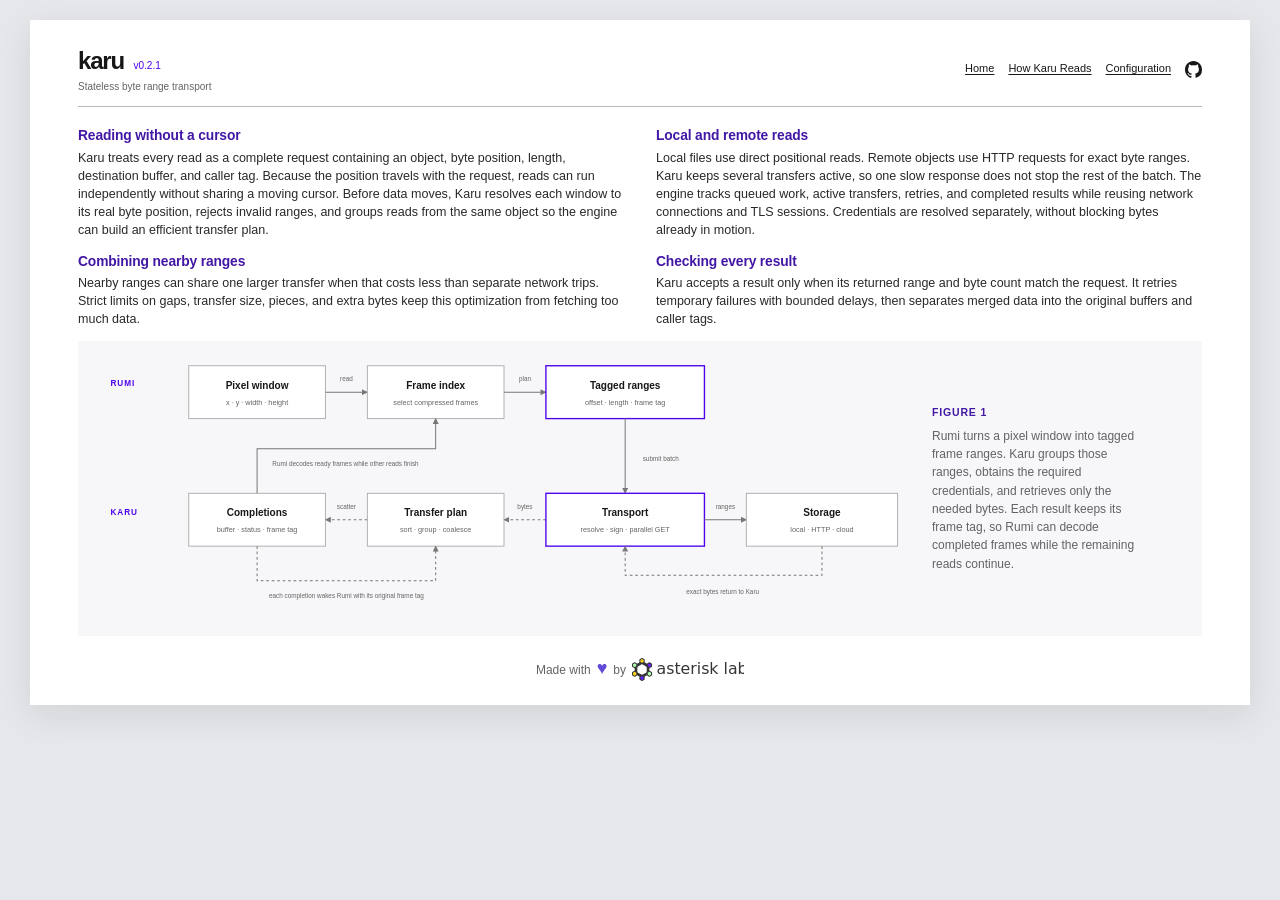
==== docs/index.html @ 36ccd83c "wip website" ====
<!doctype html>
<html lang="en">
<head>
  <meta charset="utf-8">
  <meta name="viewport" content="width=device-width, initial-scale=1">
  <meta
    name="description"
    content="Karu is a stateless byte range transport library for local files, HTTP, and object storage."
  >
  <title>Karu | Byte range transport</title>
  <link rel="stylesheet" href="style.css?v=39">
</head>
<body>
  <article class="sheet landing-sheet">
    <header>
      <div>
        <a class="brand" href="index.html">karu</a>
        <span class="version">v0.2.1</span>
        <p>Stateless byte range transport</p>
      </div>
      <nav aria-label="Documentation links">
        <a href="index.html" aria-current="page">Home</a>
        <a href="how-karu-reads.html">How Karu Reads</a>
        <a href="configuration.html">Configuration</a>
        <a class="github" href="https://github.com/asterisk-labs/karu" aria-label="Karu on GitHub">
          <svg viewBox="0 0 16 16" aria-hidden="true">
            <path d="M8 0C3.58 0 0 3.64 0 8.13c0 3.59 2.29 6.64 5.47 7.71.4.08.55-.18.55-.39 0-.19-.01-.83-.01-1.51-2.01.38-2.53-.5-2.69-.96-.09-.23-.48-.96-.82-1.15-.28-.15-.68-.53-.01-.54.63-.01 1.08.59 1.23.83.72 1.23 1.87.88 2.33.67.07-.53.28-.88.51-1.08-1.78-.21-3.64-.91-3.64-4.02 0-.89.31-1.62.82-2.19-.08-.21-.36-1.04.08-2.16 0 0 .67-.22 2.2.84A7.44 7.44 0 0 1 8 3.91c.68 0 1.35.09 1.98.27 1.53-1.06 2.2-.84 2.2-.84.44 1.12.16 1.95.08 2.16.51.57.82 1.3.82 2.19 0 3.12-1.87 3.81-3.65 4.02.29.25.54.74.54 1.5 0 1.08-.01 1.95-.01 2.23 0 .21.15.47.55.39A8.12 8.12 0 0 0 16 8.13C16 3.64 12.42 0 8 0Z"/>
          </svg>
        </a>
      </nav>
    </header>

    <main class="landing">
      <section class="paper-copy" aria-label="Technical overview of Karu">
        <div class="paper-column">
          <h2>Reading without a cursor</h2>
          <p>
            Karu treats every read as a complete request containing an object,
            byte position, length, destination buffer, and caller tag. Because the
            position travels with the request, reads can run independently without
            sharing a moving cursor. Before data moves, Karu resolves each window
            to its real byte position, rejects invalid ranges, and groups reads from
            the same object so the engine can build an efficient transfer plan.
          </p>
          <h2>Combining nearby ranges</h2>
          <p>
            Nearby ranges can share one larger transfer when that costs less than
            separate network trips. Strict limits on gaps, transfer size, pieces,
            and extra bytes keep this optimization from fetching too much data.
          </p>
        </div>
        <div class="paper-column">
          <h2>Local and remote reads</h2>
          <p>
            Local files use direct positional reads. Remote objects use HTTP requests
            for exact byte ranges. Karu keeps several transfers active, so one slow
            response does not stop the rest of the batch. The engine tracks queued
            work, active transfers, retries, and completed results while reusing
            network connections and TLS sessions. Credentials are resolved
            separately, without blocking bytes already in motion.
          </p>
          <h2>Checking every result</h2>
          <p>
            Karu accepts a result only when its returned range and byte count match
            the request. It retries temporary failures with bounded delays, then
            separates merged data into the original buffers and caller tags.
          </p>
        </div>
      </section>

      <figure class="sync" aria-label="Rumi and Karu data flow">
        <svg class="sync-diagram" viewBox="0 0 900 300" role="img" aria-labelledby="sync-title sync-desc">
          <title id="sync-title">Detailed synchronization between Rumi, Karu, and storage</title>
          <desc id="sync-desc">
            Rumi maps a pixel window to compressed frames and submits tagged byte ranges.
            Karu resolves credentials, coalesces transfers, fetches from storage, scatters
            the returned bytes, and completes each original tag so Rumi can decode.
          </desc>
          <defs>
            <marker id="arrow" viewBox="0 0 10 10" refX="9" refY="5" markerWidth="6" markerHeight="6" orient="auto">
              <path d="M0 0 10 5 0 10Z"/>
            </marker>
          </defs>

          <text class="lane" x="18" y="36">RUMI</text>
          <text class="lane" x="18" y="178">KARU</text>

          <g class="box">
            <rect x="104" y="14" width="150" height="58"/>
            <text x="179" y="39">Pixel window</text>
            <text class="sub" x="179" y="57">x · y · width · height</text>
          </g>
          <path class="edge" d="M254 43H300"/>
          <text class="edge-label" x="277" y="31">read</text>

          <g class="box">
            <rect x="300" y="14" width="150" height="58"/>
            <text x="375" y="39">Frame index</text>
            <text class="sub" x="375" y="57">select compressed frames</text>
          </g>
          <path class="edge" d="M450 43H496"/>
          <text class="edge-label" x="473" y="31">plan</text>

          <g class="box accent">
            <rect x="496" y="14" width="174" height="58"/>
            <text x="583" y="39">Tagged ranges</text>
            <text class="sub" x="583" y="57">offset · length · frame tag</text>
          </g>
          <path class="edge" d="M583 72V154"/>
          <text class="edge-label" x="622" y="118">submit batch</text>

          <g class="box">
            <rect x="104" y="154" width="150" height="58"/>
            <text x="179" y="179">Completions</text>
            <text class="sub" x="179" y="197">buffer · status · frame tag</text>
          </g>
          <path class="edge return-edge" d="M300 183H254"/>
          <text class="edge-label" x="277" y="171">scatter</text>

          <g class="box">
            <rect x="300" y="154" width="150" height="58"/>
            <text x="375" y="179">Transfer plan</text>
            <text class="sub" x="375" y="197">sort · group · coalesce</text>
          </g>
          <path class="edge return-edge" d="M496 183H450"/>
          <text class="edge-label" x="473" y="171">bytes</text>

          <g class="box accent">
            <rect x="496" y="154" width="174" height="58"/>
            <text x="583" y="179">Transport</text>
            <text class="sub" x="583" y="197">resolve · sign · parallel GET</text>
          </g>
          <path class="edge" d="M670 183H716"/>
          <text class="edge-label" x="693" y="171">ranges</text>

          <g class="box">
            <rect x="716" y="154" width="166" height="58"/>
            <text x="799" y="179">Storage</text>
            <text class="sub" x="799" y="197">local · HTTP · cloud</text>
          </g>

          <path class="edge return-edge" d="M179 212V250H375V212"/>
          <text class="edge-label" x="277" y="269">each completion wakes Rumi with its original frame tag</text>
          <path class="edge return-edge" d="M799 212V244H583V212"/>
          <text class="edge-label" x="690" y="264">exact bytes return to Karu</text>

          <path class="edge" d="M179 154V105H375V72"/>
          <text class="edge-label" x="276" y="124">Rumi decodes ready frames while other reads finish</text>
        </svg>
        <figcaption>
          <span class="caption-label">Figure 1</span>
          <span class="caption-copy">
            Rumi turns a pixel window into tagged frame ranges. Karu groups those
            ranges, obtains the required credentials, and retrieves only the needed
            bytes. Each result keeps its frame tag, so Rumi can decode completed
            frames while the remaining reads continue.
          </span>
        </figcaption>
      </figure>
    </main>

    <footer>
      <span class="footer-credit">Made with <span class="heart" aria-label="love" role="img">♥</span> by <a class="asterisk-credit" href="https://asterisk.coop" rel="noopener noreferrer" aria-label="Asterisk Labs"><img src="asterisk-mark.svg" alt="Asterisk Labs"></a></span>
    </footer>
  </article>
</body>
</html>
---- docs/style.css ----
@view-transition {
  navigation: auto;
}

:root {
  --ink: #171717;
  --muted: #656565;
  --line: #d9d9d9;
  --soft: #f5f5f6;
  --accent: #4e04eb;
}

* {
  box-sizing: border-box;
}

html {
  background: #e5e7eb;
}

body {
  margin: 0;
  color: var(--ink);
  font-family: Arial, Helvetica, sans-serif;
  font-size: 13px;
  line-height: 1.45;
}

a {
  color: inherit;
  text-underline-offset: 2px;
}

.sheet {
  width: min(1220px, calc(100% - 40px));
  min-height: 1180px;
  margin: 20px auto;
  padding: 28px 48px 34px;
  background: #fff;
  box-shadow: 0 10px 32px rgb(17 17 17 / 9%);
}

.landing-sheet {
  min-height: 0;
  padding-top: 24px;
  padding-bottom: 24px;
}

.landing-sheet header,
.configuration-sheet header,
.guide-sheet header {
  align-items: center;
  padding-bottom: 12px;
  border-bottom-color: #b9b9bf;
}

header,
footer {
  display: flex;
  align-items: flex-start;
  justify-content: space-between;
  gap: 24px;
}

header {
  position: sticky;
  z-index: 20;
  top: 0;
  padding-bottom: 14px;
  border-bottom: 1px solid var(--ink);
  background: #fff;
}

.brand {
  font-size: 24px;
  font-weight: 800;
  letter-spacing: -0.05em;
  text-decoration: none;
  view-transition-name: brand;
}

.version {
  margin-left: 6px;
  color: var(--accent);
  font-size: 10px;
}

header p {
  margin: 1px 0 0;
  color: var(--muted);
  font-size: 10px;
}

nav {
  display: flex;
  align-items: center;
  gap: 14px;
  font-size: 11px;
}

.github {
  display: inline-flex;
  width: 17px;
  height: 17px;
}

.github svg {
  width: 100%;
  height: 100%;
  fill: currentColor;
}

main {
  padding-top: 24px;
}

.landing {
  padding-top: 20px;
}

.paper-copy {
  display: grid;
  grid-template-columns: repeat(2, minmax(0, 1fr));
  gap: 32px;
  align-items: start;
  font-family: Arial, Helvetica, sans-serif;
  font-size: clamp(12px, 0.98vw, 13.5px);
  line-height: 1.43;
}

.paper-column {
  min-width: 0;
}

.paper-column h2 {
  margin: 0 0 6px;
  color: #4317a5;
  font-size: clamp(13.5px, 1.08vw, 14.5px);
  font-weight: 800;
  letter-spacing: -0.01em;
  line-height: 1.2;
  text-transform: none;
}

.paper-column h2:not(:first-child) {
  margin-top: 13px;
}

.paper-copy p {
  margin: 0;
  color: #29292c;
  font-size: inherit;
  line-height: inherit;
  text-align: left;
  text-align-last: left;
  text-wrap: pretty;
  hyphens: none;
  orphans: 3;
  widows: 3;
}

.paper-column p + p {
  margin-top: 10px;
}

.eyebrow {
  margin: 0 0 5px;
  color: var(--accent);
  font-size: 9px;
  font-weight: 800;
  letter-spacing: 0.14em;
  text-transform: uppercase;
}

h1,
h2 {
  margin: 0;
  letter-spacing: -0.035em;
  line-height: 1.08;
}

h1 {
  font-size: 29px;
}

h2 {
  font-size: 18px;
}

section > p:not(.eyebrow) {
  margin: 9px 0 0;
  color: #454545;
}

code,
pre {
  font-family: ui-monospace, SFMono-Regular, Consolas, monospace;
}

pre {
  margin: 10px 0 0;
  padding: 13px;
  overflow-x: auto;
  border: 0;
  border-radius: 3px;
  background: #111827;
  color: #f9fafb;
  font-size: 10px;
  line-height: 1.55;
}

table {
  width: 100%;
  margin-top: 8px;
  border-collapse: collapse;
  font-size: 10px;
}

th,
td {
  padding: 5px 6px;
  border-bottom: 1px solid var(--line);
  text-align: left;
}

th {
  width: 43%;
}

td {
  color: var(--muted);
}

.sync {
  display: grid;
  grid-template-columns: minmax(0, 820px) minmax(200px, 1fr);
  gap: 18px;
  align-items: center;
  margin: 12px 0 0;
  padding: 12px 16px 10px;
  border-radius: 2px;
  background: #f7f7f9;
}

.sync-diagram {
  display: block;
  width: 100%;
  height: auto;
  margin: 0;
  overflow: visible;
}

.sync figcaption {
  display: block;
  width: auto;
  margin: 0;
  padding: 4px 8px 4px 0;
  color: #626268;
  font-size: 12px;
  line-height: 1.52;
}

.caption-label {
  display: block;
  margin-bottom: 8px;
  padding: 0;
  color: #4317a5;
  font-size: 10.5px;
  font-weight: 700;
  letter-spacing: 0.08em;
  line-height: 1.2;
  text-transform: uppercase;
}

.caption-copy {
  display: block;
  max-width: 32ch;
}

@media (max-width: 850px) {
  .sync {
    display: block;
  }

  .sync figcaption {
    display: grid;
    grid-template-columns: auto minmax(0, 1fr);
    gap: 12px;
    width: 100%;
    margin-top: 7px;
    padding: 8px 2px 0;
  }

  .caption-label {
    display: inline-block;
    margin-bottom: 0;
    padding: 1px 0;
  }

  .caption-copy {
    max-width: 92ch;
  }
}

.sync-diagram .lane {
  fill: var(--accent);
  font-size: 9px;
  font-weight: 800;
  letter-spacing: 0.12em;
}

.sync-diagram .box rect {
  fill: #fff;
  stroke: #aaa;
}

.sync-diagram .box.accent rect {
  stroke: var(--accent);
  stroke-width: 1.5;
}

.sync-diagram .box text {
  fill: var(--ink);
  font-size: 11px;
  font-weight: 700;
  text-anchor: middle;
}

.sync-diagram .box .sub {
  fill: var(--muted);
  font-size: 8px;
  font-weight: 400;
}

.sync-diagram .edge {
  fill: none;
  stroke: #777;
  stroke-width: 1.1;
  marker-end: url(#arrow);
}

.sync-diagram .return-edge {
  stroke-dasharray: 3 3;
}

.sync-diagram marker path {
  fill: #777;
}

.sync-diagram .edge-label {
  fill: var(--muted);
  font-size: 7px;
  text-anchor: middle;
}

footer {
  justify-content: center;
  margin-top: 12px;
  padding-top: 10px;
  border-top: 1px solid var(--line);
  color: var(--muted);
  font-size: 9px;
}

.footer-credit {
  display: inline-flex;
  align-items: center;
  gap: 6px;
  font-size: 12px;
  line-height: 1.2;
}

.footer-credit .heart {
  flex: 0 0 auto;
  position: relative;
  top: -2px;
  color: #6249d8;
  font-family: Inter, ui-sans-serif, -apple-system, BlinkMacSystemFont, "Segoe UI", sans-serif;
  font-size: 18px;
  line-height: 1;
  transform-origin: center;
  transition: color 160ms ease;
}

.footer-credit:hover .heart {
  color: #f05b7f;
}

.asterisk-credit {
  display: inline-flex;
  align-items: center;
  text-decoration: none;
}

.asterisk-credit img {
  display: block;
  width: 112px;
  height: auto;
  opacity: 0.88;
  transition: opacity 160ms ease;
}

.asterisk-credit:hover img,
.asterisk-credit:focus-visible img {
  opacity: 1;
}

.landing-sheet footer {
  margin-top: 12px;
  border-top: 0;
}

.configuration-sheet {
  min-height: 1180px;
}

.configuration-page {
  padding-top: 28px;
}

.configuration-page .docs-layout {
  grid-template-columns: 170px minmax(0, 1fr);
  gap: 40px;
}

.configuration-page .docs-nav {
  padding-top: 10px;
  border-top: 3px solid var(--accent);
}

.configuration-page .docs-nav p {
  margin-bottom: 10px;
  color: var(--ink);
  font-size: 9px;
  letter-spacing: 0.1em;
  text-transform: uppercase;
}

.configuration-page .docs-nav a {
  padding: 4px 0;
  font-size: 10px;
  line-height: 1.35;
  text-decoration: none;
}

.configuration-page .docs-nav a:hover {
  color: var(--accent);
}

.docs-layout {
  display: grid;
  grid-template-columns: 150px minmax(0, 1fr);
  gap: 38px;
  align-items: start;
}

.docs-nav {
  position: sticky;
  top: 76px;
}

.docs-nav p {
  margin: 0 0 7px;
  font-weight: 700;
}

.docs-nav a {
  display: block;
  padding: 3px 0;
  color: var(--muted);
  font-size: 10px;
}

.docs {
  min-width: 0;
  font-size: 11px;
}

.configuration-page .docs {
  font-family: Arial, Helvetica, sans-serif;
  font-size: clamp(12.5px, 1.1vw, 14px);
  line-height: 1.66;
}

.docs h1 {
  font-size: 28px;
}

.configuration-page .docs h1 {
  font-size: clamp(36px, 4vw, 48px);
  letter-spacing: -0.055em;
}

.configuration-page .config-lede {
  max-width: 70ch;
  margin-top: 12px;
  color: #29292c;
  font-size: clamp(14px, 1.3vw, 16px);
  line-height: 1.6;
}

.configuration-page .config-detail {
  color: var(--muted);
  font-size: 10.5px;
}

.config-priority {
  margin: 18px 0;
  padding: 12px;
  background: #f7f7f9;
}

.config-priority svg {
  display: block;
  width: 100%;
  height: auto;
}

.priority-guide {
  fill: var(--accent);
  font-size: 8px;
  font-weight: 800;
  letter-spacing: 0.12em;
}

.priority-box rect {
  fill: #fff;
  stroke: #c8c8ce;
}

.priority-box.accent rect {
  fill: #f2eefe;
  stroke: var(--accent);
  stroke-width: 1.4;
}

.priority-box text {
  fill: var(--ink);
  font-size: 10px;
  font-weight: 700;
  text-anchor: middle;
}

.priority-box .sub {
  fill: var(--muted);
  font-size: 7.5px;
  font-weight: 400;
}

.priority-edge {
  fill: none;
  stroke: #777;
  stroke-width: 1.1;
  marker-end: url(#priority-arrow);
}

#priority-arrow path {
  fill: #777;
}

.priority-note {
  fill: var(--muted);
  font-size: 8px;
  text-anchor: middle;
}

.docs h2 {
  margin-top: 34px;
  padding-top: 14px;
  border-top: 1px solid var(--line);
  font-size: 17px;
}

.configuration-page .docs h2 {
  scroll-margin-top: 82px;
  margin-top: 42px;
  padding-top: 16px;
  border-top-color: #c5c5ca;
  color: #252529;
  font-size: clamp(22px, 2.5vw, 28px);
  line-height: 1.12;
  letter-spacing: -0.045em;
}

.docs p {
  color: #454545;
}

.docs table {
  font-size: 9px;
}

.configuration-page .docs table {
  table-layout: fixed;
  margin-top: 14px;
  font-size: 12px;
  line-height: 1.52;
}

.configuration-page .docs tbody tr:nth-child(even) {
  background: #fafafd;
}

.docs th,
.docs td {
  padding: 5px;
  border: 1px solid var(--line);
  vertical-align: top;
}

.configuration-page .docs th,
.configuration-page .docs td {
  padding: 8px 9px;
  border-color: #d7d7dc;
}

.configuration-page .docs th:first-child,
.configuration-page .docs td:first-child {
  width: 43%;
}

.configuration-page .docs td code {
  overflow-wrap: anywhere;
}

.docs th {
  background: var(--soft);
}

.configuration-page .docs th {
  background: #f0edf8;
  color: #33284d;
  font-size: 9px;
  letter-spacing: 0.06em;
  text-transform: uppercase;
}

.docs :not(pre) > code {
  padding: 1px 3px;
  background: var(--soft);
  font-size: 0.9em;
}

.config-flow {
  margin-top: 48px;
  padding-top: 20px;
  border-top: 1px solid var(--ink);
}

.configuration-page .config-flow {
  margin-top: 44px;
  padding: 20px;
  border-top: 0;
  background: #f7f7f9;
}

.docs .config-flow h2 {
  margin-top: 0;
  padding-top: 0;
  border: 0;
}

.config-flow > svg {
  display: block;
  width: 100%;
  height: auto;
  margin-top: 20px;
}

.config-lane {
  fill: var(--accent);
  font-size: 9px;
  font-weight: 800;
  letter-spacing: 0.12em;
}

.config-box rect {
  fill: #fff;
  stroke: #aaa;
}

.config-box.accent rect {
  stroke: var(--accent);
  stroke-width: 1.5;
}

.config-box text {
  fill: var(--ink);
  font-size: 11px;
  font-weight: 700;
  text-anchor: middle;
}

.config-box .sub {
  fill: var(--muted);
  font-size: 8px;
  font-weight: 400;
}

.config-edge {
  fill: none;
  stroke: #777;
  stroke-width: 1.1;
  marker-end: url(#config-arrow);
}

.config-edge.dashed {
  stroke-dasharray: 4 4;
}

#config-arrow path {
  fill: #777;
}

.config-note {
  fill: var(--muted);
  font-size: 8px;
  text-anchor: middle;
}

@keyframes page-out {
  to { opacity: 0; transform: translateY(-3px); }
}

@keyframes page-in {
  from { opacity: 0; transform: translateY(3px); }
}

::view-transition-old(root) {
  animation: 100ms ease both page-out;
}

::view-transition-new(root) {
  animation: 150ms ease both page-in;
}

@media (prefers-reduced-motion: reduce) {
  ::view-transition-old(root),
  ::view-transition-new(root) {
    animation: none;
  }
}

@media (max-width: 700px) {
  html {
    background: #fff;
  }

  .sheet {
    width: 100%;
    min-height: 0;
    margin: 0;
    padding: 24px 18px;
    box-shadow: none;
  }

  .landing-sheet {
    min-height: 0;
  }

  .docs-layout {
    grid-template-columns: 1fr;
  }

  .configuration-page .docs-layout {
    grid-template-columns: 1fr;
    gap: 24px;
  }

  .config-priority {
    overflow-x: auto;
  }

  .config-priority svg {
    min-width: 620px;
  }

  .paper-copy {
    grid-template-columns: repeat(2, minmax(0, 1fr));
  }

  .docs-layout {
    gap: 30px;
  }

  .docs-nav {
    position: static;
  }

  .sync-diagram {
    min-width: 700px;
  }

  .sync {
    overflow-x: auto;
  }

  .config-flow {
    overflow-x: auto;
  }

  .config-flow > svg {
    min-width: 620px;
  }
}

@media print {
  @page {
    size: A4;
    margin: 0;
  }

  html,
  body {
    background: #fff;
  }

  .landing-sheet {
    width: 210mm;
    height: 297mm;
    margin: 0;
    box-shadow: none;
  }
}

@media (max-width: 480px) {
  nav {
    gap: 9px;
  }
}

.manual-layout {
  display: grid;
  grid-template-columns: 196px minmax(0, 1fr);
  gap: 40px;
  align-items: start;
}

.manual-nav {
  position: sticky;
  top: 24px;
  max-height: calc(100vh - 48px);
  overflow-y: auto;
  font-size: 10px;
}

.manual-nav .here {
  margin: 0 0 3px;
  font-size: 13px;
  font-weight: 800;
  letter-spacing: -0.03em;
}

.manual-nav .here + p {
  margin: 0 0 16px;
  color: var(--muted);
  font-size: 9px;
}

.manual-nav h4 {
  margin: 15px 0 5px;
  padding-bottom: 4px;
  border-bottom: 1px solid var(--line);
  color: var(--accent);
  font-size: 8px;
  font-weight: 800;
  letter-spacing: 0.13em;
  text-transform: uppercase;
}

.manual-nav ol {
  margin: 0;
  padding: 0;
  list-style: none;
}

.manual-nav a {
  display: grid;
  grid-template-columns: 15px 1fr;
  gap: 5px;
  padding: 2px 0;
  color: var(--muted);
  text-decoration: none;
}

.manual-nav a:hover {
  color: var(--accent);
}

.manual-nav a i {
  color: #a6a6a6;
  font-style: normal;
  text-align: right;
}

.manual {
  min-width: 0;
  font-size: 12px;
  line-height: 1.55;
}

.manual h1 {
  font-size: 30px;
}

.manual .lede {
  margin: 10px 0 0;
  color: #454545;
  font-size: 14px;
  line-height: 1.5;
}

.manual .runline {
  display: flex;
  flex-wrap: wrap;
  gap: 4px 18px;
  margin: 16px 0 0;
  padding-top: 10px;
  border-top: 1px solid var(--line);
  color: var(--muted);
  font-size: 9px;
}

.manual .reading-note {
  margin: 18px 0 0;
  max-width: 74ch;
  padding: 12px 14px;
  background: var(--soft);
}

.manual .reading-note strong {
  font-size: 10px;
}

.manual .reading-note p {
  margin-top: 4px;
}

.manual .part {
  margin: 46px 0 0;
  padding-top: 14px;
  border-top: 1px solid var(--ink);
}

.manual .part b {
  display: block;
  color: var(--accent);
  font-size: 8px;
  font-weight: 800;
  letter-spacing: 0.14em;
  text-transform: uppercase;
}

.manual .part strong {
  display: block;
  margin-top: 5px;
  font-size: 19px;
  font-weight: 700;
  letter-spacing: -0.035em;
}

.manual .part span {
  display: block;
  margin-top: 4px;
  max-width: 62ch;
  color: var(--muted);
  font-size: 10px;
}

.manual h2 {
  margin: 30px 0 0;
  padding: 0;
  border: 0;
  font-size: 15px;
  letter-spacing: -0.03em;
}

.manual h2 i {
  margin-right: 7px;
  color: var(--accent);
  font-size: 10px;
  font-style: normal;
  font-weight: 800;
}

.manual h3 {
  margin: 20px 0 0;
  font-size: 12px;
}

.manual p {
  margin: 9px 0 0;
  max-width: 74ch;
  color: #303030;
}

.manual ul,
.manual ol.body {
  margin: 9px 0 0;
  max-width: 74ch;
  padding-left: 17px;
  color: #303030;
}

.manual li {
  margin-top: 4px;
}

.manual pre {
  max-width: none;
  font-size: 10px;
}

.manual :not(pre) > code {
  padding: 1px 3px;
  background: var(--soft);
  font-size: 0.92em;
}

.manual table {
  margin-top: 12px;
  font-size: 10px;
}

.manual th,
.manual td {
  padding: 5px 8px;
  border-bottom: 1px solid var(--line);
  vertical-align: top;
}

.manual th {
  width: auto;
  color: var(--muted);
  font-size: 8.5px;
  font-weight: 800;
  letter-spacing: 0.08em;
  text-transform: uppercase;
}

.manual td.num,
.manual th.num {
  text-align: right;
  font-family: ui-monospace, SFMono-Regular, Consolas, monospace;
  font-variant-numeric: tabular-nums;
}

.manual .tablewrap {
  overflow-x: auto;
}

.manual .callout {
  margin: 14px 0 0;
  max-width: 74ch;
  padding: 9px 0 9px 12px;
  border-left: 2px solid var(--line);
  color: #454545;
}

.manual .callout b {
  display: block;
  margin-bottom: 2px;
  color: var(--muted);
  font-size: 8.5px;
  font-weight: 800;
  letter-spacing: 0.12em;
  text-transform: uppercase;
}

.manual .callout p {
  margin: 0;
  max-width: none;
}

.manual .callout.mark {
  border-left-color: var(--accent);
}

.manual .callout.mark b {
  color: var(--accent);
}

.manual .source {
  margin: 5px 0 0;
  max-width: 74ch;
  color: var(--muted);
  font-size: 9px;
}

.manual .source::before {
  content: "Source ";
  font-weight: 700;
  letter-spacing: 0.06em;
  text-transform: uppercase;
}

.manual dl.terms {
  display: grid;
  grid-template-columns: minmax(96px, auto) 1fr;
  gap: 5px 14px;
  margin: 12px 0 0;
  max-width: 74ch;
}

.manual dl.terms dt {
  color: var(--accent);
  font-family: ui-monospace, SFMono-Regular, Consolas, monospace;
  font-size: 10px;
}

.manual dl.terms dd {
  margin: 0;
  color: #454545;
}

.manual figure {
  margin: 18px 0 0;
}

.manual figure svg {
  display: block;
  width: 100%;
  height: auto;
  overflow: visible;
}

.manual figcaption {
  margin-top: 7px;
  padding-top: 6px;
  border-top: 1px solid var(--line);
  color: var(--muted);
  font-size: 9px;
}

.d-lane {
  fill: var(--accent);
  font-size: 8px;
  font-weight: 800;
  letter-spacing: 0.12em;
}

.d-box rect {
  fill: #fff;
  stroke: #aaa;
}

.d-box.accent rect {
  stroke: var(--accent);
  stroke-width: 1.5;
}

.d-box.soft rect {
  fill: var(--soft);
}

.d-box text {
  fill: var(--ink);
  font-size: 10px;
  font-weight: 700;
  text-anchor: middle;
}

.d-box .sub {
  fill: var(--muted);
  font-size: 7.5px;
  font-weight: 400;
}

.d-edge {
  fill: none;
  stroke: #777;
  stroke-width: 1.1;
  marker-end: url(#d-arrow);
}

.d-edge.dashed {
  stroke-dasharray: 4 4;
}

#d-arrow path {
  fill: #777;
}

.d-note {
  fill: var(--muted);
  font-size: 7.5px;
  text-anchor: middle;
}

.d-note.left {
  text-anchor: start;
}

.d-fill {
  fill: var(--accent);
}

.d-gap {
  fill: #d4d4d8;
}

@media (max-width: 700px) {
  .manual-layout {
    grid-template-columns: 1fr;
    gap: 30px;
  }

  .manual-nav {
    position: static;
    max-height: none;
  }

  .manual figure {
    overflow-x: auto;
  }

  .manual figure svg {
    min-width: 620px;
  }
}

/* How Karu Reads */

.guide-sheet {
  box-shadow: 0 14px 42px rgb(21 18 28 / 7%);
}

.guide-layout {
  grid-template-columns: 190px minmax(0, 760px);
  justify-content: center;
  gap: clamp(38px, 5vw, 72px);
}

.guide-nav {
  top: 76px;
  max-height: calc(100vh - 92px);
  padding: 14px 0;
}

.guide-nav .here + p {
  margin-bottom: 22px;
}

.guide-nav .guide-route {
  position: relative;
  display: grid;
  gap: 4px;
}

.guide-nav .guide-route::before {
  position: absolute;
  top: 14px;
  bottom: 14px;
  left: 13px;
  width: 1px;
  background: #e8e5ed;
  content: "";
}

.guide-nav .guide-route a {
  position: relative;
  grid-template-columns: 27px 1fr;
  gap: 9px;
  padding: 7px 6px;
  border-radius: 8px;
}

.guide-nav .guide-route a:hover {
  background: #f5f2fb;
}

.guide-nav .guide-route a i {
  z-index: 1;
  display: grid;
  width: 27px;
  height: 27px;
  border: 0;
  border-radius: 50%;
  background: #f0ebfa;
  color: var(--accent);
  font-size: 8px;
  font-weight: 800;
  place-items: center;
}

.guide-nav .guide-route a span {
  color: #77737e;
  font-size: 8.5px;
  line-height: 1.3;
}

.guide-nav .guide-route a b {
  display: block;
  margin-bottom: 1px;
  color: var(--ink);
  font-size: 9.5px;
}

.guide-nav-note {
  margin: 20px 4px 0 36px;
  padding-top: 4px;
  color: var(--muted);
}

.guide-nav-note b {
  color: var(--accent);
  font-size: 8px;
  letter-spacing: 0.1em;
  text-transform: uppercase;
}

.guide-nav-note p {
  margin: 4px 0 0;
  font-size: 8.5px;
  line-height: 1.4;
}

.journey {
  width: 100%;
  max-width: 760px;
  color: #2f2f33;
  font-size: clamp(12.5px, 1.1vw, 14px);
  line-height: 1.66;
}

.journey .guide-kicker {
  margin: 0 0 6px;
  color: var(--accent);
  font-size: 8px;
  font-weight: 800;
  letter-spacing: 0.15em;
  text-transform: uppercase;
}

.journey h1 {
  max-width: 12ch;
  font-size: clamp(36px, 4vw, 48px);
  letter-spacing: -0.055em;
}

.journey .lede {
  max-width: none;
  margin-top: 14px;
  font-size: clamp(14px, 1.3vw, 16px);
  line-height: 1.6;
}

.level-map {
  display: grid;
  grid-template-columns: repeat(4, 1fr);
  gap: 5px;
  margin-top: 24px;
}

.level-map span {
  position: relative;
  padding: 10px 8px 9px;
  border-radius: 7px;
  background: #f5f4f7;
  color: #55515b;
  font-size: 10px;
  font-weight: 700;
  text-align: center;
}

.level-map span + span {
  border-left: 0;
}

.level-map span::after {
  display: none;
}

.level-map span:last-child {
  background: #eee8fa;
  color: var(--accent);
}

.level-map span:last-child::after {
  display: none;
}

.process-strip {
  display: grid;
  grid-template-columns: repeat(4, minmax(0, 1fr));
  gap: 6px;
  margin-top: 15px;
}

.process-strip > div {
  min-width: 0;
  padding: 11px 12px;
  border-radius: 8px;
  background: #f6f5f7;
}

.process-strip b,
.process-strip span {
  display: block;
}

.process-strip b {
  margin-bottom: 4px;
  color: var(--accent);
  font-size: 10px;
  font-weight: 800;
}

.process-strip span {
  color: #57525c;
  font-size: 10.5px;
  line-height: 1.48;
}

.guide-section {
  position: relative;
  margin-top: clamp(58px, 8vw, 82px);
  padding-top: 0;
  scroll-margin-top: 82px;
}

.guide-section.first {
  margin-top: 54px;
}

.section-label {
  display: flex;
  align-items: center;
  gap: 9px;
  margin-bottom: 9px;
}

.section-label span {
  display: grid;
  width: 26px;
  height: 26px;
  border-radius: 50%;
  background: var(--accent);
  color: #fff;
  font-size: 8px;
  font-weight: 800;
  place-items: center;
}

.section-label small {
  color: var(--accent);
  font-size: 8px;
  font-weight: 800;
  letter-spacing: 0.14em;
  text-transform: uppercase;
}

.journey .guide-section h2 {
  margin: 0;
  max-width: 24ch;
  font-size: clamp(22px, 2.5vw, 28px);
  line-height: 1.12;
  letter-spacing: -0.045em;
}

.journey .guide-section h3 {
  margin-top: 30px;
  font-size: clamp(13px, 1.25vw, 15px);
  letter-spacing: -0.015em;
}

.journey .guide-section > p {
  max-width: none;
}

.journey .section-intro {
  margin-top: 10px;
  color: #4b4850;
  font-size: clamp(13.5px, 1.2vw, 15px);
  line-height: 1.6;
}

.journey .bridge {
  margin-top: 18px;
  color: #27242b;
  font-weight: 700;
}

.technical-note {
  position: relative;
  width: 100%;
  margin-top: 18px;
  padding: 17px 19px;
  border: 0;
  border-radius: 9px;
  background: #f5f3f7;
  box-shadow: inset 2px 0 #8d829a;
}

.technical-note > span {
  display: block;
  margin-bottom: 5px;
  color: #514959;
  font-size: 9.5px;
  font-weight: 800;
  letter-spacing: 0.13em;
  text-transform: uppercase;
}

.technical-note p {
  margin: 0;
  max-width: none;
  color: #3f3b43;
  font-size: 12px;
  line-height: 1.55;
}

.technical-note p + p {
  margin-top: 7px;
}

.technical-note code {
  padding: 1px 3px;
  background: #efedf2;
  color: #32273e;
  font-size: 0.92em;
}

.definition-grid {
  display: grid;
  grid-template-columns: repeat(3, minmax(0, 1fr));
  gap: 9px;
  margin-top: 14px;
}

.definition-grid > div {
  min-height: 108px;
  padding: 14px 15px;
  border: 0;
  border-radius: 9px;
  background: #f6f5f7;
}

.definition-grid b {
  color: var(--accent);
  font-size: 10.5px;
  font-weight: 800;
}

.definition-grid p {
  margin: 5px 0 0;
  color: #56515c;
  font-size: 11.5px;
  line-height: 1.45;
}

.cursor-mark {
  stroke: var(--accent);
  stroke-width: 1.5;
}

.cursor-head {
  fill: var(--accent);
}

.object-range.second {
  fill: #eee9fb;
}

.protocol-pair {
  display: grid;
  grid-template-columns: repeat(2, minmax(0, 1fr));
  gap: 10px;
  margin-top: 15px;
}

.protocol-pair > div {
  min-width: 0;
  padding: 15px 16px;
  border: 0;
  border-radius: 9px;
  background: #f3f1f5;
}

.protocol-pair span {
  display: block;
  margin-bottom: 8px;
  color: var(--accent);
  font-size: 9.5px;
  font-weight: 800;
  letter-spacing: 0.12em;
  text-transform: uppercase;
}

.protocol-pair code {
  display: block;
  overflow-wrap: anywhere;
  color: #39343e;
  font-size: 10.5px;
  line-height: 1.7;
}

.network-step circle {
  fill: #fff;
  stroke: #aaa5b0;
}

.network-step.accent circle {
  fill: #f1ecfc;
  stroke: var(--accent);
  stroke-width: 1.3;
}

.network-step text {
  fill: #27242b;
  font-size: 9px;
  font-weight: 800;
  text-anchor: middle;
}

.network-step .sub {
  fill: #716c77;
  font-size: 6.5px;
  font-weight: 400;
}

.network-bracket {
  fill: none;
  stroke: var(--accent);
  stroke-width: 1;
}

.guide-glossary {
  display: grid;
  grid-template-columns: repeat(2, minmax(0, 1fr));
  gap: 0 22px;
  margin: 13px 0 0;
}

.guide-glossary > div {
  display: grid;
  grid-template-columns: 92px 1fr;
  gap: 9px;
  padding: 9px 0;
  border-top: 1px solid #ebe8ee;
}

.guide-glossary dt {
  color: var(--accent);
  font-size: 10.5px;
  font-weight: 800;
}

.guide-glossary dd {
  margin: 0;
  color: #57525c;
  font-size: 11.5px;
  line-height: 1.45;
}

.credential-sources {
  display: grid;
  grid-template-columns: repeat(2, minmax(0, 1fr));
  gap: 9px;
  margin-top: 14px;
}

.credential-sources > div {
  padding: 14px 15px;
  border: 0;
  border-radius: 9px;
  background: #f6f5f7;
}

.credential-sources b {
  color: var(--accent);
  font-size: 10.5px;
}

.credential-sources p {
  margin: 5px 0 0;
  color: #56515c;
  font-size: 11.5px;
  line-height: 1.45;
}

.story-figure {
  margin: 24px 0 0;
  padding: 22px 20px 16px;
  overflow-x: auto;
  border: 0;
  border-radius: 11px;
  background: #f7f6f8;
  scrollbar-color: #c8c2d0 transparent;
  scrollbar-width: thin;
}

.story-figure.compact {
  padding-top: 17px;
}

.journey .story-figure figcaption {
  margin-top: 11px;
  padding: 8px 2px 0;
  border-top: 0;
  color: #67636d;
  font-size: 11px;
  line-height: 1.5;
}

.flow-stage {
  fill: var(--accent);
  font-size: 8px;
  font-weight: 800;
  letter-spacing: 1.1px;
}

.flow-card rect,
.gate-card rect,
.outcome-card rect {
  fill: #fff;
  stroke: #d4d0d9;
}

.flow-card.accent rect,
.gate-card rect {
  stroke: var(--accent);
  stroke-width: 1.3;
}

.flow-card text,
.gate-card text,
.outcome-card text,
.wait-block text,
.decision-card text {
  fill: #252329;
  font-size: 10px;
  font-weight: 700;
  text-anchor: middle;
}

.flow-card .sub,
.gate-card .sub,
.outcome-card .sub,
.decision-card .sub {
  fill: #706b76;
  font-size: 7.5px;
  font-weight: 400;
}

.flow-arrow,
.retry-loop {
  fill: none;
  stroke: #7d7884;
  stroke-width: 1.1;
}

.retry-loop {
  stroke: var(--accent);
  stroke-dasharray: 4 3;
}

.flow-baseline,
.timeline {
  fill: none;
  stroke: #c9c6ce;
  stroke-width: 1;
}

.flow-dot {
  fill: var(--accent);
}

.flow-note,
.time-label {
  fill: #716c77;
  font-size: 7.5px;
  text-anchor: middle;
}

.flow-note.left {
  text-anchor: start;
}

.flow-note.right,
.time-label {
  text-anchor: end;
}

.object-track {
  fill: #eeedf1;
  stroke: none;
}

.object-before {
  fill: #e5e3e9;
}

.object-range {
  fill: #dfd5fa;
  stroke: var(--accent);
  stroke-width: 1;
}

.merged-range {
  fill: #e8e6ec;
  stroke: #827b8b;
  stroke-width: 1;
}

.range-tick,
.range-bracket {
  fill: none;
  stroke: #77727d;
  stroke-width: 1;
}

.range-label,
.gap-label {
  fill: #77727d;
  font-size: 7.5px;
  text-anchor: start;
}

.range-label.end {
  text-anchor: end;
}

.range-byte {
  fill: #2a2137;
  font-size: 9px;
  font-weight: 700;
  text-anchor: middle;
}

.gap-label {
  font-size: 6.5px;
  text-anchor: middle;
}

.wait-block rect {
  fill: #eeecef;
  stroke: none;
}

.wait-block.accent rect {
  fill: #e9e2fb;
  stroke: var(--accent);
}

.decision-card path {
  fill: #f2eefc;
  stroke: var(--accent);
}

.outcome-card.final rect {
  fill: #f4f3f5;
  stroke: #77727d;
}

.success-ring {
  fill: #f2eefc;
  stroke: var(--accent);
}

.success-check {
  fill: none;
  stroke: var(--accent);
  stroke-width: 2;
}

.path-pill rect {
  fill: #fff;
  stroke: none;
}

.path-pill text {
  fill: #4a4650;
  font-family: ui-monospace, SFMono-Regular, Consolas, monospace;
  font-size: 7.5px;
  text-anchor: middle;
}

.concept-grid,
.guard-grid {
  display: grid;
  grid-template-columns: repeat(2, minmax(0, 1fr));
  gap: 10px;
  margin-top: 16px;
}

.concept-grid.three {
  grid-template-columns: repeat(3, minmax(0, 1fr));
}

.concept-grid > div,
.guard-grid > div {
  padding: 14px 15px;
  border: 0;
  border-radius: 9px;
  background: #f6f5f7;
}

.concept-grid b,
.guard-grid span {
  color: var(--accent);
  font-size: 10.5px;
  font-weight: 800;
}

.concept-grid p,
.guard-grid p {
  margin: 4px 0 0;
  color: #56515c;
  font-size: 11.5px;
  line-height: 1.45;
}

.takeaway {
  display: grid;
  grid-template-columns: 160px 1fr;
  gap: 16px;
  margin-top: 22px;
  padding: 15px 17px;
  border: 0;
  border-radius: 9px;
  background: #f0ebfa;
}

.takeaway b {
  color: var(--accent);
  font-size: 10.5px;
}

.takeaway p {
  margin: 0;
  color: #47424d;
  font-size: 11.5px;
  line-height: 1.45;
}

.control-stack {
  display: grid;
  gap: 5px;
  margin-top: 22px;
}

.control-stack > div {
  display: grid;
  grid-template-columns: 116px 1fr 1.15fr;
  gap: 13px;
  align-items: start;
  padding: 14px 16px;
  border: 0;
  border-radius: 8px;
  background: #f6f5f7;
}

.control-stack span {
  color: var(--accent);
  font-size: 10.5px;
  font-weight: 800;
}

.control-stack p,
.control-stack small {
  margin: 0;
  color: #49454e;
  font-size: 11.5px;
  line-height: 1.45;
}

.control-stack small {
  color: #77727d;
}

@media (max-width: 60rem) {
  .guide-layout {
    grid-template-columns: minmax(0, 1fr);
    gap: 28px;
  }

  .guide-nav {
    position: static;
    max-height: none;
    padding: 0 0 4px;
    overflow: hidden;
  }

  .guide-nav .here,
  .guide-nav .here + p {
    display: none;
  }

  .guide-nav .guide-route {
    display: flex;
    gap: 6px;
    padding-bottom: 8px;
    overflow-x: auto;
    overscroll-behavior-inline: contain;
    scroll-snap-type: inline proximity;
    scrollbar-color: #d0cad8 transparent;
    scrollbar-width: thin;
  }

  .guide-nav .guide-route::before,
  .guide-nav-note {
    display: none;
  }

  .guide-nav .guide-route li {
    flex: 0 0 158px;
    scroll-snap-align: start;
  }

  .guide-nav .guide-route a {
    height: 100%;
    padding: 9px;
    background: #f6f5f7;
  }

  .guide-nav .guide-route a:hover {
    background: #efeaf8;
  }

  .journey {
    max-width: 760px;
    margin-inline: auto;
  }

  .concept-grid.three {
    grid-template-columns: 1fr;
  }

  .control-stack > div {
    grid-template-columns: 100px 1fr;
  }

  .control-stack small {
    grid-column: 2;
  }
}

/* Keep the reading rail on laptop viewports, including zoomed browser panels. */
@media (min-width: 43.751rem) and (max-width: 68rem) and (hover: hover) and (pointer: fine) {
  .guide-layout {
    grid-template-columns: 154px minmax(0, 64ch);
    justify-content: center;
    gap: clamp(24px, 3vw, 32px);
  }

  .guide-nav {
    position: sticky;
    top: 76px;
    max-height: calc(100vh - 92px);
    padding: 8px 0;
    overflow: auto;
  }

  .guide-nav .here,
  .guide-nav .here + p {
    display: block;
  }

  .guide-nav .here + p {
    margin-bottom: 15px;
  }

  .guide-nav .guide-route {
    display: grid;
    gap: 2px;
    padding-bottom: 0;
    overflow: visible;
    scroll-snap-type: none;
  }

  .guide-nav .guide-route::before,
  .guide-nav-note {
    display: block;
  }

  .guide-nav .guide-route li {
    min-width: 0;
  }

  .guide-nav .guide-route a {
    grid-template-columns: 24px minmax(0, 1fr);
    gap: 7px;
    height: auto;
    padding: 6px 4px;
    background: transparent;
  }

  .guide-nav .guide-route a:hover {
    background: #f5f2fb;
  }

  .guide-nav .guide-route a i {
    width: 24px;
    height: 24px;
  }

  .guide-nav .guide-route a b {
    font-size: 9px;
  }

  .guide-nav .guide-route a span,
  .guide-nav-note p {
    font-size: 8px;
  }

  .guide-nav-note {
    margin: 15px 2px 0 31px;
  }

  .journey {
    max-width: 64ch;
    margin-inline: 0;
    font-size: 12.5px;
    line-height: 1.62;
  }

  .journey .lede {
    max-width: none;
    font-size: 14px;
  }

  .guide-section {
    margin-top: 58px;
  }

  .guide-section.first {
    margin-top: 46px;
  }

  .journey .guide-section h2 {
    font-size: 24px;
  }

  .journey .guide-section h3 {
    margin-top: 22px;
    font-size: 13px;
  }

  .journey .section-intro {
    font-size: 13.5px;
  }

  .technical-note {
    padding: 14px 16px;
  }

  .story-figure {
    margin-top: 18px;
    padding: 18px 16px 14px;
  }

  .concept-grid.three {
    grid-template-columns: repeat(3, minmax(0, 1fr));
  }

  .control-stack > div {
    grid-template-columns: 102px 1fr;
  }

  .control-stack small {
    grid-column: 2;
  }
}

@media (max-width: 43.75rem) {
  .guide-sheet {
    min-height: 0;
  }

  .journey h1 {
    font-size: clamp(34px, 11vw, 42px);
  }

  .level-map {
    grid-template-columns: repeat(2, 1fr);
  }

  .process-strip {
    grid-template-columns: repeat(2, minmax(0, 1fr));
  }

  .level-map span:nth-child(3) {
    border-left: 0;
  }

  .level-map span:nth-child(4) {
    border-top: 0;
  }

  .concept-grid,
  .guard-grid,
  .definition-grid,
  .protocol-pair,
  .guide-glossary,
  .credential-sources {
    grid-template-columns: 1fr;
  }

  .definition-grid > div {
    min-height: 0;
  }

  .takeaway {
    grid-template-columns: 1fr;
    gap: 4px;
  }

  .control-stack > div {
    grid-template-columns: 1fr;
    gap: 5px;
  }

  .control-stack small {
    grid-column: 1;
  }

  .technical-note {
    padding: 15px 16px;
  }

  .story-figure {
    margin-inline: calc(clamp(18px, 5vw, 28px) * -0.45);
    padding: 18px 14px 14px;
    border-radius: 8px;
  }

  .journey .story-figure svg {
    min-width: 540px;
  }

  .journey .story-figure figcaption {
    position: sticky;
    left: 0;
    max-width: calc(100vw - 48px);
  }
}

@media (max-width: 28rem) {
  header {
    flex-wrap: wrap;
  }

  .guide-nav .guide-route li {
    flex-basis: 122px;
  }

  .guide-nav .guide-route a span {
    font-size: 0;
  }

  .guide-nav .guide-route a b {
    font-size: 9px;
  }

  .level-map {
    grid-template-columns: 1fr;
  }

  .process-strip {
    grid-template-columns: 1fr;
  }

  .level-map span {
    text-align: left;
  }

  .guide-glossary > div {
    grid-template-columns: 1fr;
    gap: 3px;
  }
}

@media print {
  .guide-nav {
    position: static;
    max-height: none;
  }

  .guide-section,
  .story-figure,
  .takeaway {
    break-inside: avoid;
  }
}
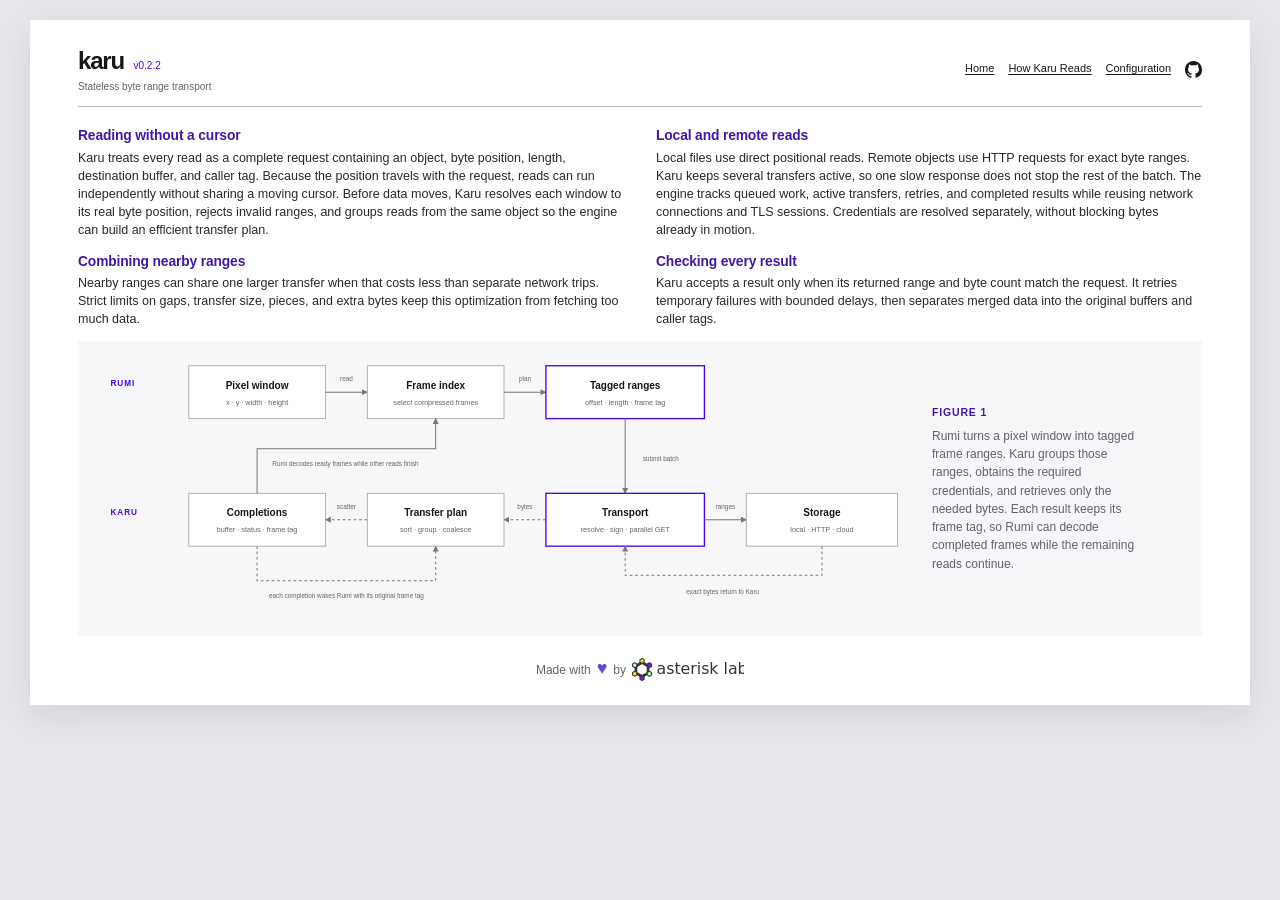
==== commit a1399b80: "Prepare Karu 0.2.2" ====
--- a/docs/index.html
+++ b/docs/index.html
@@ -15,7 +15,7 @@
     <header>
       <div>
         <a class="brand" href="index.html">karu</a>
-        <span class="version">v0.2.1</span>
+        <span class="version">v0.2.2</span>
         <p>Stateless byte range transport</p>
       </div>
       <nav aria-label="Documentation links">
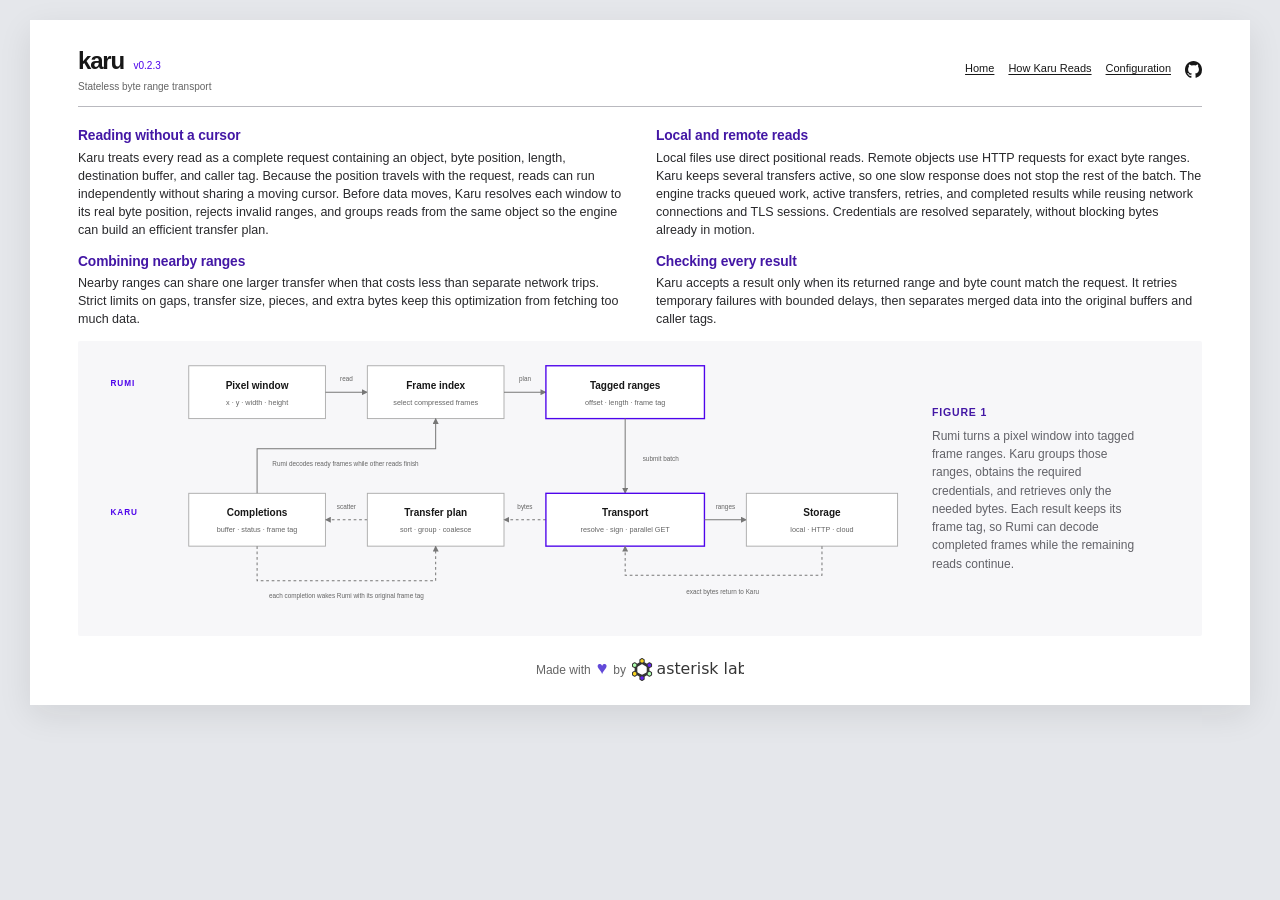
==== commit 9d359f95: "Correct Karu agent documentation" ====
--- a/docs/index.html
+++ b/docs/index.html
@@ -15,7 +15,7 @@
     <header>
       <div>
         <a class="brand" href="index.html">karu</a>
-        <span class="version">v0.2.2</span>
+        <span class="version">v0.2.3</span>
         <p>Stateless byte range transport</p>
       </div>
       <nav aria-label="Documentation links">
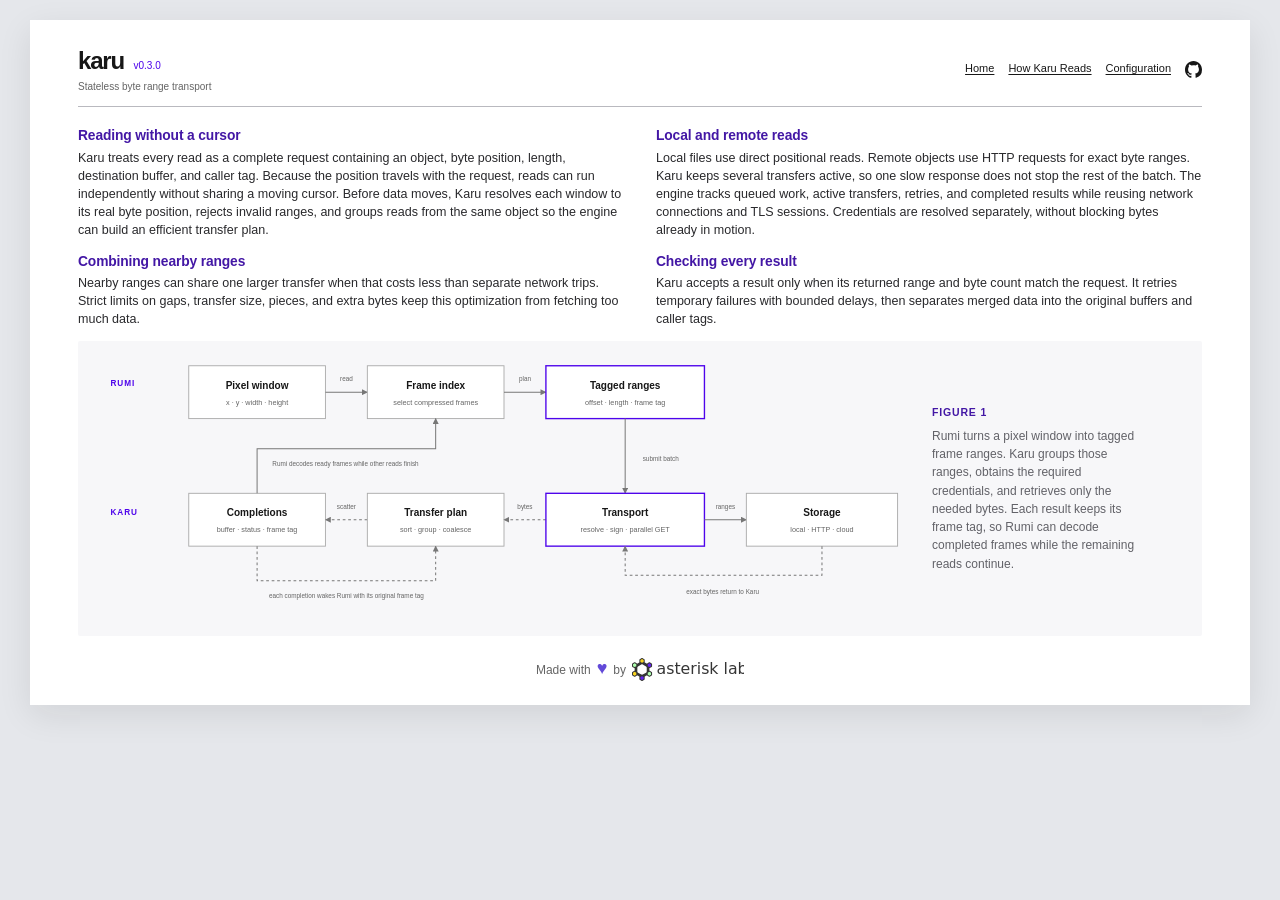
==== commit b99b7e8f: "release karu 0.3.0" ====
--- a/docs/index.html
+++ b/docs/index.html
@@ -15,7 +15,7 @@
     <header>
       <div>
         <a class="brand" href="index.html">karu</a>
-        <span class="version">v0.2.3</span>
+        <span class="version">v0.3.0</span>
         <p>Stateless byte range transport</p>
       </div>
       <nav aria-label="Documentation links">
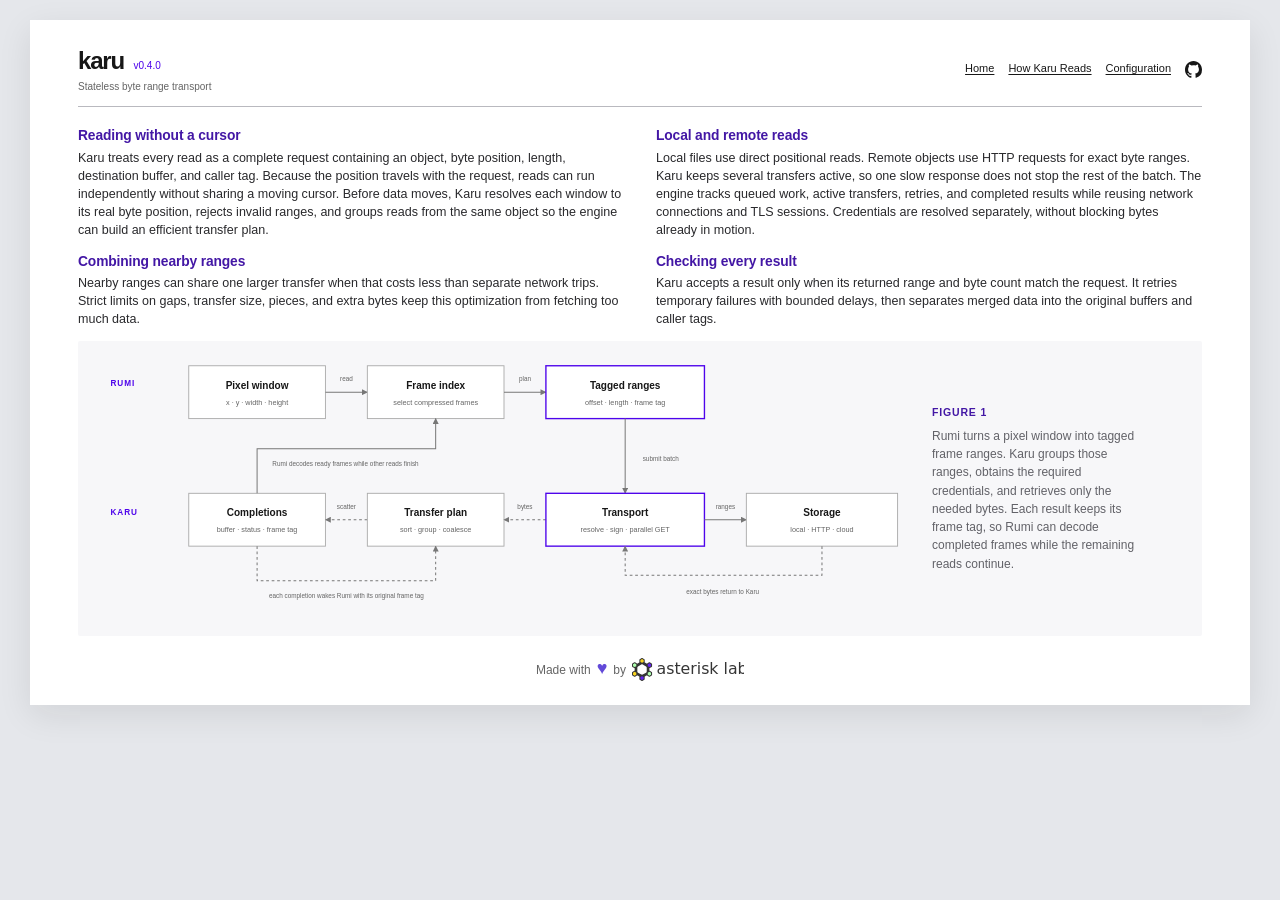
==== commit 720f9fe8: "release karu 0.4.0" ====
--- a/docs/index.html
+++ b/docs/index.html
@@ -15,7 +15,7 @@
     <header>
       <div>
         <a class="brand" href="index.html">karu</a>
-        <span class="version">v0.3.0</span>
+        <span class="version">v0.4.0</span>
         <p>Stateless byte range transport</p>
       </div>
       <nav aria-label="Documentation links">
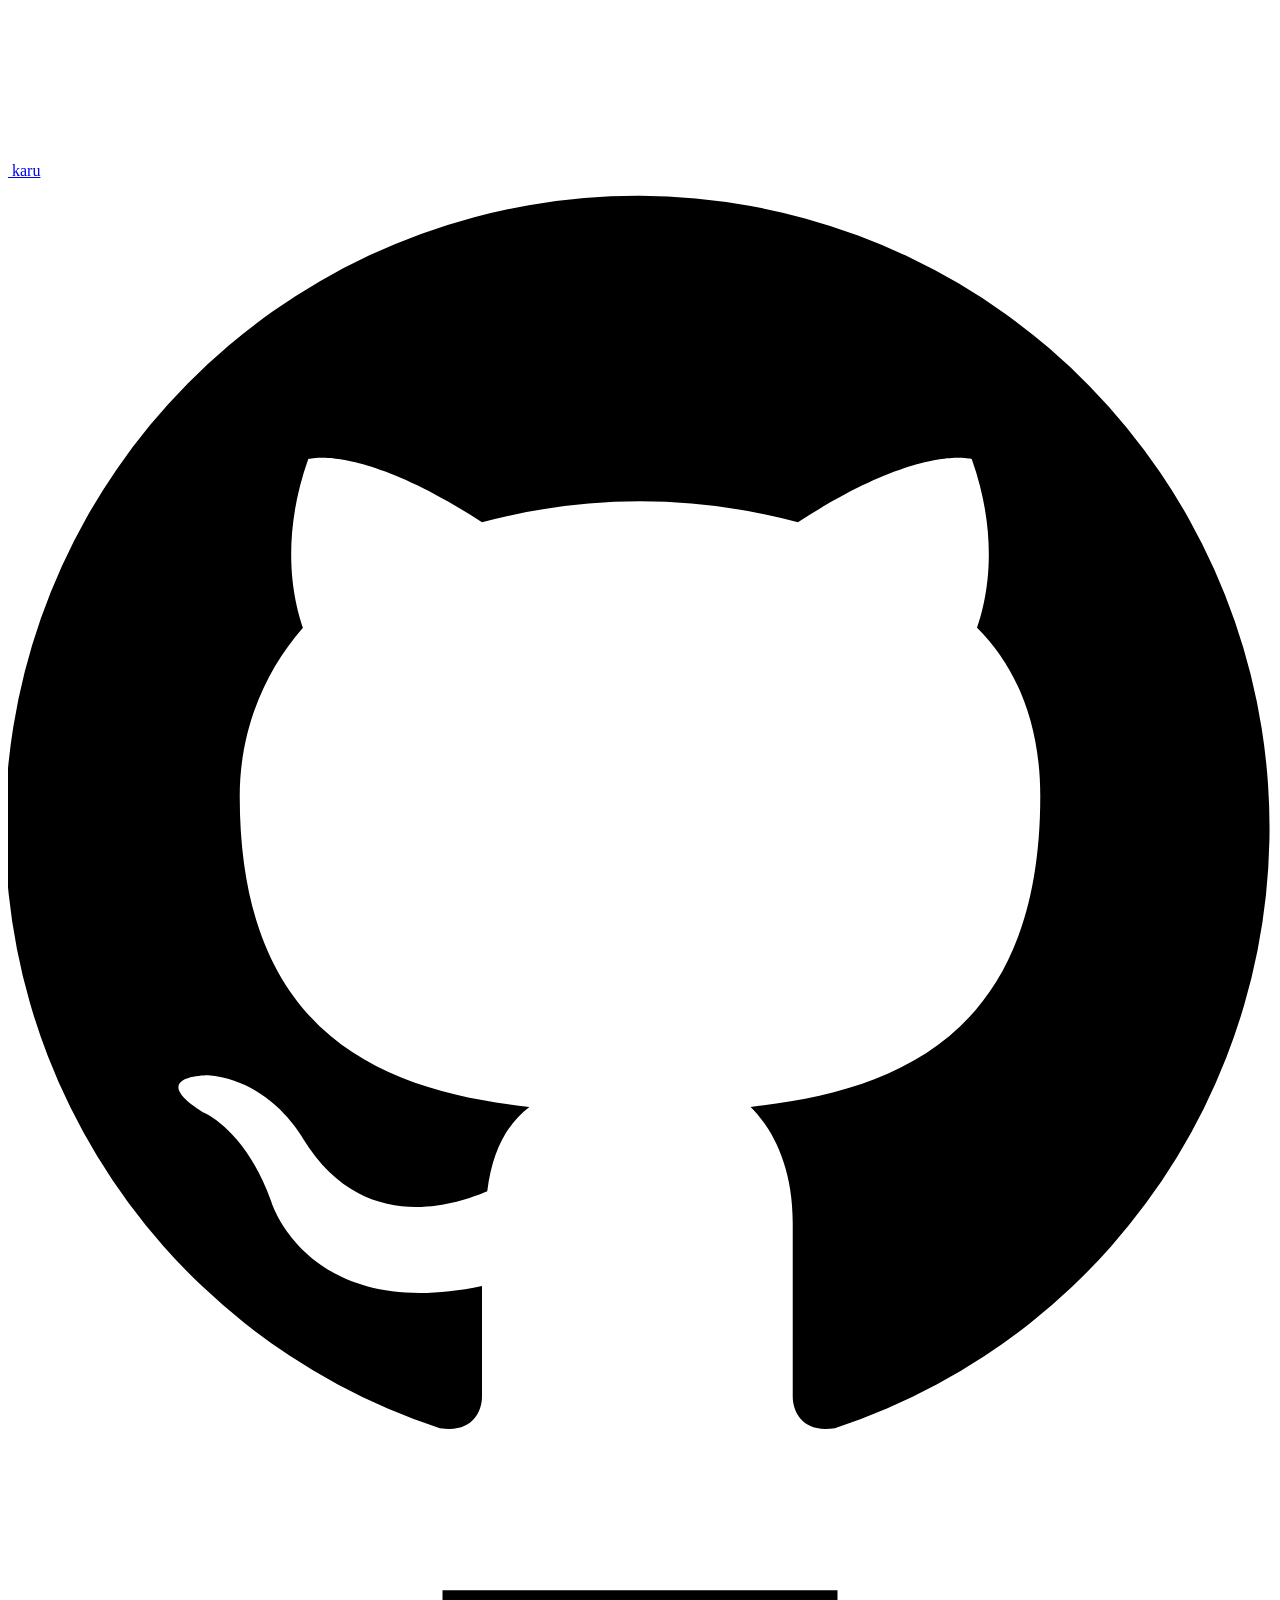
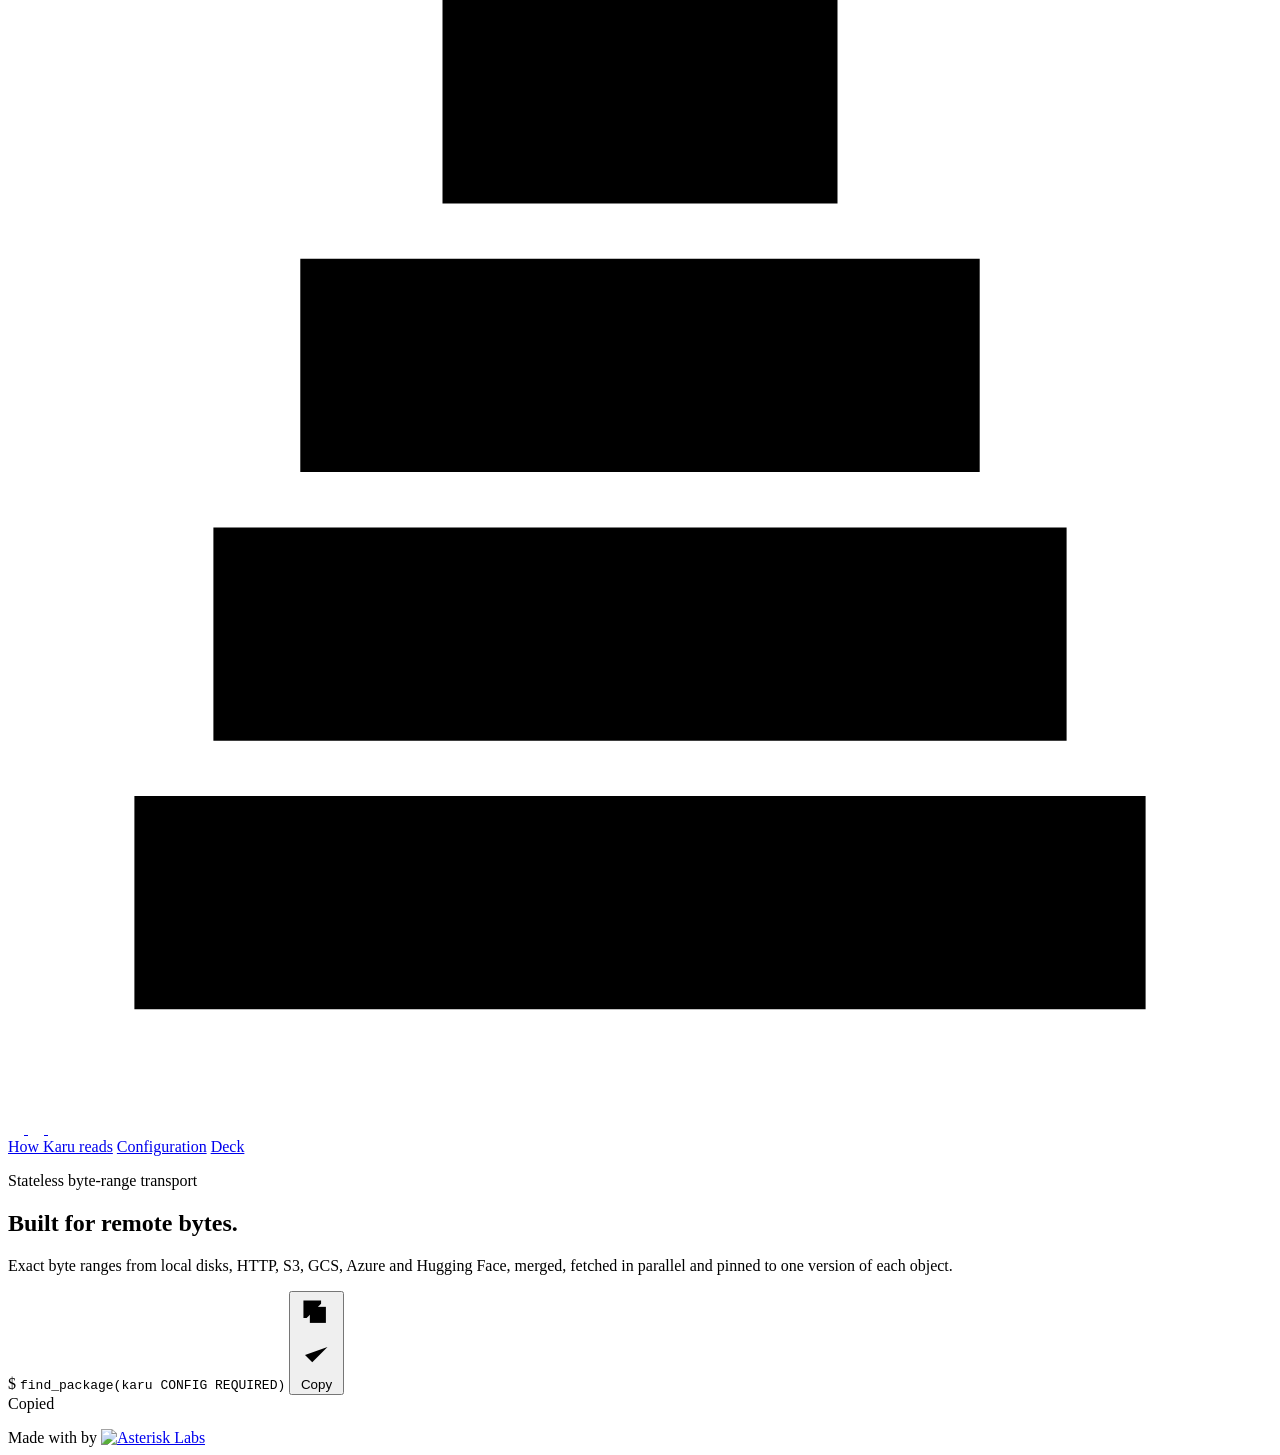
==== commit 89e77119: "Add the Karu deck" ====
--- a/docs/index.html
+++ b/docs/index.html
@@ -1,167 +1,99 @@
-<!doctype html>
-<html lang="en">
+<!DOCTYPE html>
+<html lang="en" data-route="home">
 <head>
-  <meta charset="utf-8">
-  <meta name="viewport" content="width=device-width, initial-scale=1">
-  <meta
-    name="description"
-    content="Karu is a stateless byte range transport library for local files, HTTP, and object storage."
-  >
-  <title>Karu | Byte range transport</title>
-  <link rel="stylesheet" href="style.css?v=39">
+<meta charset="utf-8">
+<meta name="viewport" content="width=device-width, initial-scale=1, viewport-fit=cover">
+<meta name="theme-color" content="#ffffff">
+<title>karu</title>
+<meta name="description" content="Exact byte ranges from local disks, HTTP, S3, GCS, Azure and Hugging Face, merged, fetched in parallel and pinned to one version of each object.">
+<link rel="icon" href="assets/svg/karu-mark-color.svg" type="image/svg+xml">
+<link rel="preconnect" href="https://fonts.googleapis.com">
+<link rel="preconnect" href="https://fonts.gstatic.com" crossorigin>
+<link href="https://fonts.googleapis.com/css2?family=League+Spartan:wght@300;400;500;600&display=swap" rel="stylesheet">
+<link rel="stylesheet" href="assets/css/tokens.css?v=1">
+<link rel="stylesheet" href="assets/css/base.css?v=1">
+<link rel="stylesheet" href="assets/css/shell.css?v=2">
+<link rel="stylesheet" href="assets/css/content.css?v=2">
+<link rel="stylesheet" href="assets/css/home.css?v=6">
+<link rel="stylesheet" href="assets/css/figure.css?v=8">
 </head>
+
 <body>
-  <article class="sheet landing-sheet">
-    <header>
-      <div>
-        <a class="brand" href="index.html">karu</a>
-        <span class="version">v0.4.0</span>
-        <p>Stateless byte range transport</p>
+<div class="ambient" aria-hidden="true">
+  <span class="ambient-orb ambient-orb--violet"></span>
+  <span class="ambient-orb ambient-orb--mint"></span>
+  <canvas class="ambient-tiles" id="backdrop"></canvas>
+</div>
+
+<div class="page">
+  <header class="masthead">
+    <a class="lockup" href="index.html" aria-label="Karu home">
+      <img class="marksvg" src="assets/svg/karu-mark.svg" alt="">
+      <span class="wm-sm">karu</span>
+    </a>
+
+    <div class="offsite" aria-label="Project links">
+      <a href="https://github.com/asterisk-labs/karu" title="GitHub" aria-label="Karu on GitHub" rel="noopener noreferrer">
+        <svg class="github" viewBox="0 0 24 24" aria-hidden="true"><path d="M12 .3a12 12 0 0 0-3.8 23.4c.6.1.8-.3.8-.6v-2.1c-3.3.7-4-1.6-4-1.6-.5-1.4-1.3-1.7-1.3-1.7-1.1-.7.1-.7.1-.7 1.2.1 1.8 1.2 1.8 1.2 1.1 1.8 2.8 1.3 3.5 1 .1-.8.4-1.3.8-1.6-2.7-.3-5.5-1.3-5.5-5.9 0-1.3.5-2.4 1.2-3.2-.1-.3-.5-1.5.1-3.2 0 0 1-.3 3.3 1.2a11.5 11.5 0 0 1 6 0c2.3-1.5 3.3-1.2 3.3-1.2.6 1.7.2 2.9.1 3.2.8.8 1.2 1.9 1.2 3.2 0 4.6-2.8 5.6-5.5 5.9.4.4.8 1.1.8 2.2v3.3c0 .3.2.7.8.6A12 12 0 0 0 12 .3"></path></svg>
+      </a>
+      <a class="rumi" href="https://asterisk.coop/rumi/" title="Rumi" aria-label="Rumi, the raster format that reads through Karu" rel="noopener noreferrer">
+        <svg viewBox="0 0 16 16" aria-hidden="true"><path d="M5.5 1.8h5v2.7h-5zM3.7 5.2h8.6v2.7H3.7zM2.6 8.6h10.8v2.7H2.6zM1.6 12h12.8v2.7H1.6z"></path></svg>
+        <img class="mark-color" src="assets/svg/rumi-mark.svg" alt="" width="16" height="16">
+      </a>
+      <a class="asterisk" href="https://asterisk.coop" title="asterisk labs" aria-label="asterisk labs" rel="noopener noreferrer">
+        <img class="mark-mono" src="assets/svg/asterisk-mark-black.svg" alt="" width="16" height="18">
+        <img class="mark-color" src="assets/svg/asterisk-mark-color.svg" alt="" width="16" height="18">
+      </a>
+    </div>
+
+    <nav class="nav" aria-label="Sections">
+      <a href="how-karu-reads.html">How Karu reads</a>
+      <a href="configuration.html">Configuration</a>
+      <a href="deck/index.html">Deck</a>
+    </nav>
+  </header>
+
+  <main id="view">
+    <section class="hero" aria-labelledby="hero-title">
+      <div class="hero-copy">
+        <p class="eyebrow">Stateless byte-range transport</p>
+
+        <h1 id="hero-title">Built for <span class="hero-line"><span class="hero-highlight">remote bytes</span>.</span></h1>
+
+        <p class="hero-summary">
+          Exact byte ranges from local disks, HTTP, S3, GCS, Azure and Hugging Face, merged, fetched in parallel and pinned to one version of each object.
+        </p>
+
+        <div class="install" data-copy-root>
+          <div class="install-command">
+            <span class="prompt" aria-hidden="true">$</span>
+            <code>find_package(karu CONFIG REQUIRED)</code>
+            <button class="copy-command" type="button" data-copy="find_package(karu CONFIG REQUIRED)" aria-label="Copy the CMake line">
+              <svg class="icon-copy" viewBox="0 0 24 24" aria-hidden="true"><path d="M8 8h10v10H8z"></path><path d="M6 15H4V4h11v2"></path></svg>
+              <svg class="icon-check" viewBox="0 0 24 24" aria-hidden="true"><path d="m5 12.5 4.5 4.5L19 7.5"></path></svg>
+              <span>Copy</span>
+            </button>
+          </div>
+          <span class="copy-toast" aria-hidden="true">Copied</span>
+          <p class="copy-feedback" aria-live="polite"></p>
+        </div>
       </div>
-      <nav aria-label="Documentation links">
-        <a href="index.html" aria-current="page">Home</a>
-        <a href="how-karu-reads.html">How Karu Reads</a>
-        <a href="configuration.html">Configuration</a>
-        <a class="github" href="https://github.com/asterisk-labs/karu" aria-label="Karu on GitHub">
-          <svg viewBox="0 0 16 16" aria-hidden="true">
-            <path d="M8 0C3.58 0 0 3.64 0 8.13c0 3.59 2.29 6.64 5.47 7.71.4.08.55-.18.55-.39 0-.19-.01-.83-.01-1.51-2.01.38-2.53-.5-2.69-.96-.09-.23-.48-.96-.82-1.15-.28-.15-.68-.53-.01-.54.63-.01 1.08.59 1.23.83.72 1.23 1.87.88 2.33.67.07-.53.28-.88.51-1.08-1.78-.21-3.64-.91-3.64-4.02 0-.89.31-1.62.82-2.19-.08-.21-.36-1.04.08-2.16 0 0 .67-.22 2.2.84A7.44 7.44 0 0 1 8 3.91c.68 0 1.35.09 1.98.27 1.53-1.06 2.2-.84 2.2-.84.44 1.12.16 1.95.08 2.16.51.57.82 1.3.82 2.19 0 3.12-1.87 3.81-3.65 4.02.29.25.54.74.54 1.5 0 1.08-.01 1.95-.01 2.23 0 .21.15.47.55.39A8.12 8.12 0 0 0 16 8.13C16 3.64 12.42 0 8 0Z"/>
-          </svg>
-        </a>
-      </nav>
-    </header>
 
-    <main class="landing">
-      <section class="paper-copy" aria-label="Technical overview of Karu">
-        <div class="paper-column">
-          <h2>Reading without a cursor</h2>
-          <p>
-            Karu treats every read as a complete request containing an object,
-            byte position, length, destination buffer, and caller tag. Because the
-            position travels with the request, reads can run independently without
-            sharing a moving cursor. Before data moves, Karu resolves each window
-            to its real byte position, rejects invalid ranges, and groups reads from
-            the same object so the engine can build an efficient transfer plan.
-          </p>
-          <h2>Combining nearby ranges</h2>
-          <p>
-            Nearby ranges can share one larger transfer when that costs less than
-            separate network trips. Strict limits on gaps, transfer size, pieces,
-            and extra bytes keep this optimization from fetching too much data.
-          </p>
-        </div>
-        <div class="paper-column">
-          <h2>Local and remote reads</h2>
-          <p>
-            Local files use direct positional reads. Remote objects use HTTP requests
-            for exact byte ranges. Karu keeps several transfers active, so one slow
-            response does not stop the rest of the batch. The engine tracks queued
-            work, active transfers, retries, and completed results while reusing
-            network connections and TLS sessions. Credentials are resolved
-            separately, without blocking bytes already in motion.
-          </p>
-          <h2>Checking every result</h2>
-          <p>
-            Karu accepts a result only when its returned range and byte count match
-            the request. It retries temporary failures with bounded delays, then
-            separates merged data into the original buffers and caller tags.
-          </p>
-        </div>
-      </section>
+      <figure class="batch" id="batch" data-label="One client.submit of four reads, A to D, across your code, the Karu engine and storage. The planner turns them into two GETs on an S3 object, one covering A, B and C and reading the small gap between B and C, the other covering D, or into three preads on a local file that skip the gap. The transport runs every request at once, scatter puts each read's bytes in its buffer and drops the gap, and batch.next returns the reads as their requests end."></figure>
+    </section>
+  </main>
 
-      <figure class="sync" aria-label="Rumi and Karu data flow">
-        <svg class="sync-diagram" viewBox="0 0 900 300" role="img" aria-labelledby="sync-title sync-desc">
-          <title id="sync-title">Detailed synchronization between Rumi, Karu, and storage</title>
-          <desc id="sync-desc">
-            Rumi maps a pixel window to compressed frames and submits tagged byte ranges.
-            Karu resolves credentials, coalesces transfers, fetches from storage, scatters
-            the returned bytes, and completes each original tag so Rumi can decode.
-          </desc>
-          <defs>
-            <marker id="arrow" viewBox="0 0 10 10" refX="9" refY="5" markerWidth="6" markerHeight="6" orient="auto">
-              <path d="M0 0 10 5 0 10Z"/>
-            </marker>
-          </defs>
-
-          <text class="lane" x="18" y="36">RUMI</text>
-          <text class="lane" x="18" y="178">KARU</text>
-
-          <g class="box">
-            <rect x="104" y="14" width="150" height="58"/>
-            <text x="179" y="39">Pixel window</text>
-            <text class="sub" x="179" y="57">x · y · width · height</text>
-          </g>
-          <path class="edge" d="M254 43H300"/>
-          <text class="edge-label" x="277" y="31">read</text>
-
-          <g class="box">
-            <rect x="300" y="14" width="150" height="58"/>
-            <text x="375" y="39">Frame index</text>
-            <text class="sub" x="375" y="57">select compressed frames</text>
-          </g>
-          <path class="edge" d="M450 43H496"/>
-          <text class="edge-label" x="473" y="31">plan</text>
-
-          <g class="box accent">
-            <rect x="496" y="14" width="174" height="58"/>
-            <text x="583" y="39">Tagged ranges</text>
-            <text class="sub" x="583" y="57">offset · length · frame tag</text>
-          </g>
-          <path class="edge" d="M583 72V154"/>
-          <text class="edge-label" x="622" y="118">submit batch</text>
-
-          <g class="box">
-            <rect x="104" y="154" width="150" height="58"/>
-            <text x="179" y="179">Completions</text>
-            <text class="sub" x="179" y="197">buffer · status · frame tag</text>
-          </g>
-          <path class="edge return-edge" d="M300 183H254"/>
-          <text class="edge-label" x="277" y="171">scatter</text>
-
-          <g class="box">
-            <rect x="300" y="154" width="150" height="58"/>
-            <text x="375" y="179">Transfer plan</text>
-            <text class="sub" x="375" y="197">sort · group · coalesce</text>
-          </g>
-          <path class="edge return-edge" d="M496 183H450"/>
-          <text class="edge-label" x="473" y="171">bytes</text>
-
-          <g class="box accent">
-            <rect x="496" y="154" width="174" height="58"/>
-            <text x="583" y="179">Transport</text>
-            <text class="sub" x="583" y="197">resolve · sign · parallel GET</text>
-          </g>
-          <path class="edge" d="M670 183H716"/>
-          <text class="edge-label" x="693" y="171">ranges</text>
-
-          <g class="box">
-            <rect x="716" y="154" width="166" height="58"/>
-            <text x="799" y="179">Storage</text>
-            <text class="sub" x="799" y="197">local · HTTP · cloud</text>
-          </g>
-
-          <path class="edge return-edge" d="M179 212V250H375V212"/>
-          <text class="edge-label" x="277" y="269">each completion wakes Rumi with its original frame tag</text>
-          <path class="edge return-edge" d="M799 212V244H583V212"/>
-          <text class="edge-label" x="690" y="264">exact bytes return to Karu</text>
-
-          <path class="edge" d="M179 154V105H375V72"/>
-          <text class="edge-label" x="276" y="124">Rumi decodes ready frames while other reads finish</text>
-        </svg>
-        <figcaption>
-          <span class="caption-label">Figure 1</span>
-          <span class="caption-copy">
-            Rumi turns a pixel window into tagged frame ranges. Karu groups those
-            ranges, obtains the required credentials, and retrieves only the needed
-            bytes. Each result keeps its frame tag, so Rumi can decode completed
-            frames while the remaining reads continue.
-          </span>
-        </figcaption>
-      </figure>
-    </main>
-
-    <footer>
-      <span class="footer-credit">Made with <span class="heart" aria-label="love" role="img">♥</span> by <a class="asterisk-credit" href="https://asterisk.coop" rel="noopener noreferrer" aria-label="Asterisk Labs"><img src="asterisk-mark.svg" alt="Asterisk Labs"></a></span>
-    </footer>
-  </article>
+  <footer class="colophon">
+    <span>Made with</span>
+    <span class="heart" role="img" aria-label="love"></span>
+    <span>by</span>
+    <a class="by" href="https://asterisk.coop" rel="noopener noreferrer" aria-label="Asterisk Labs">
+      <img src="assets/svg/asterisk-mark.svg" alt="Asterisk Labs">
+    </a>
+  </footer>
+</div>
+<script src="assets/js/backdrop.js?v=1"></script>
+<script src="assets/js/batch.js?v=4"></script>
+<script src="assets/js/home.js?v=1"></script>
 </body>
 </html>
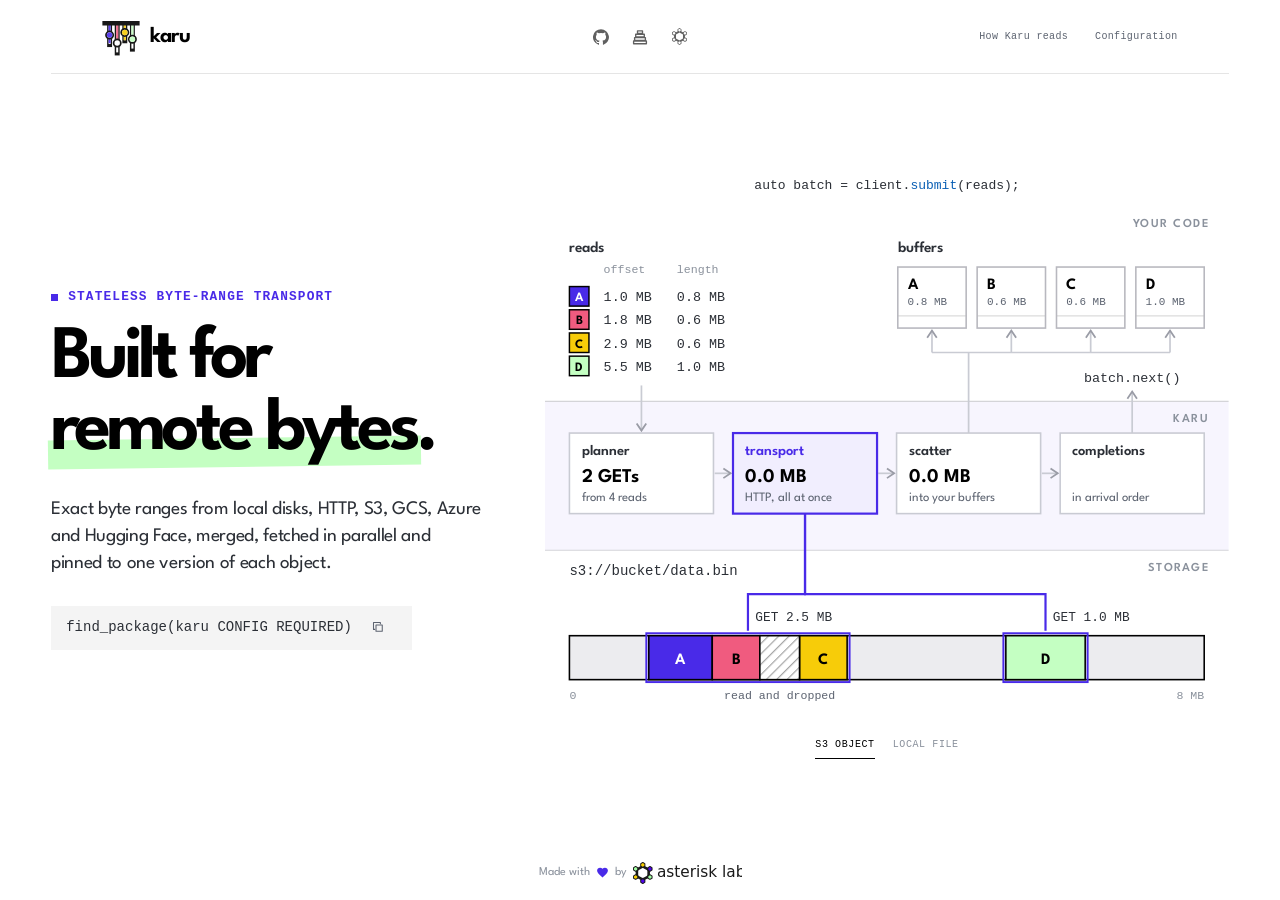
==== commit 233ab3f3: "Redesign the docs site" ====
--- a/docs/index.html
+++ b/docs/index.html
@@ -49,7 +49,6 @@
     <nav class="nav" aria-label="Sections">
       <a href="how-karu-reads.html">How Karu reads</a>
       <a href="configuration.html">Configuration</a>
-      <a href="deck/index.html">Deck</a>
     </nav>
   </header>
 
--- a/docs/assets/css/tokens.css
+++ b/docs/assets/css/tokens.css
@@ -0,0 +1,35 @@
+:root {
+  color-scheme: light;
+
+  --bg: #ffffff;
+  --bg-elevated: #ffffff;
+  --panel: #ffffff;
+  --panel-solid: #ffffff;
+  --panel-soft: rgba(0, 0, 0, 0.035);
+  --edge: rgba(0, 0, 0, 0.1);
+  --edge-strong: rgba(49, 45, 39, 0.28);
+  --rule: rgba(49, 45, 39, 0.09);
+
+  --ink: #000000;
+  --ink-soft: #2b2f36;
+  --dim: #5c6370;
+  --faint: #8a919c;
+
+  --violet: #492ae8;
+  --violet-soft: rgba(73, 42, 232, 0.13);
+  --gold: #815d00;
+  --gold-soft: rgba(129, 93, 0, 0.12);
+  --mint: #26745f;
+  --mint-soft: rgba(38, 116, 95, 0.12);
+  --ember: #a14730;
+  --ember-soft: rgba(161, 71, 48, 0.12);
+
+  --sans: "League Spartan", Inter, ui-sans-serif, -apple-system, BlinkMacSystemFont, "Segoe UI", sans-serif;
+  --mono: "SFMono-Regular", "Cascadia Code", "Roboto Mono", Consolas, monospace;
+
+  --page: 1180px;
+  --pad-inline: clamp(20px, 4vw, 56px);
+  --radius-sm: 0;
+  --radius-md: 0;
+  --radius-lg: 0;
+}
--- a/docs/assets/css/base.css
+++ b/docs/assets/css/base.css
@@ -0,0 +1,72 @@
+*,
+*::before,
+*::after {
+  box-sizing: border-box;
+  margin: 0;
+  padding: 0;
+}
+
+html {
+  min-width: 320px;
+  overflow-x: clip;
+  background: var(--bg);
+}
+
+body {
+  min-width: 320px;
+  min-height: 100vh;
+  min-height: 100svh;
+  overflow-x: clip;
+  background: var(--bg);
+  color: var(--ink);
+  font: 400 16px/1.55 var(--sans);
+  -webkit-font-smoothing: antialiased;
+  text-rendering: optimizeLegibility;
+}
+
+button,
+a {
+  -webkit-tap-highlight-color: transparent;
+}
+
+button {
+  color: inherit;
+  font: inherit;
+}
+
+a {
+  color: inherit;
+  text-decoration: none;
+}
+
+img,
+svg {
+  display: block;
+  max-width: 100%;
+}
+
+code,
+pre {
+  font-family: var(--mono);
+}
+
+::selection {
+  background: rgba(73, 42, 232, 0.2);
+  color: var(--ink);
+}
+
+:focus-visible {
+  outline: 2px solid var(--mint);
+  outline-offset: 4px;
+}
+
+@media (prefers-reduced-motion: reduce) {
+  *,
+  *::before,
+  *::after {
+    scroll-behavior: auto !important;
+    animation-duration: 0.01ms !important;
+    animation-iteration-count: 1 !important;
+    transition-duration: 0.01ms !important;
+  }
+}
--- a/docs/assets/css/shell.css
+++ b/docs/assets/css/shell.css
@@ -0,0 +1,410 @@
+.ambient {
+  position: fixed;
+  inset: 0;
+  z-index: -1;
+  overflow: hidden;
+  pointer-events: none;
+}
+
+.ambient::before {
+  content: "";
+  position: absolute;
+  inset: 0;
+  opacity: 0.34;
+  background-image:
+    linear-gradient(var(--rule) 1px, transparent 1px),
+    linear-gradient(90deg, var(--rule) 1px, transparent 1px);
+  background-size: 64px 64px;
+  mask-image: radial-gradient(circle at 64% 46%, black 0, transparent 68%);
+  -webkit-mask-image: radial-gradient(circle at 64% 46%, black 0, transparent 68%);
+}
+
+.ambient-tiles {
+  position: absolute;
+  inset: 0;
+  width: 100%;
+  height: 100%;
+  mask-image: radial-gradient(circle at 64% 46%, black 0, transparent 68%);
+  -webkit-mask-image: radial-gradient(circle at 64% 46%, black 0, transparent 68%);
+}
+
+.ambient-orb {
+  position: absolute;
+  width: 28rem;
+  aspect-ratio: 1;
+  border-radius: 0;
+  filter: blur(100px);
+  opacity: 0.08;
+}
+
+.ambient-orb--violet {
+  top: 4%;
+  right: 4%;
+  background: var(--violet);
+}
+
+.ambient-orb--mint {
+  right: 28%;
+  bottom: -22rem;
+  background: var(--mint);
+}
+
+.page {
+  width: min(100%, calc(var(--page) + (var(--pad-inline) * 2)));
+  min-height: 100vh;
+  min-height: 100svh;
+  margin-inline: auto;
+  padding: env(safe-area-inset-top) var(--pad-inline) max(16px, env(safe-area-inset-bottom));
+  display: grid;
+  grid-template-rows: auto minmax(0, 1fr) auto;
+  gap: clamp(18px, 3vh, 32px);
+}
+
+.masthead {
+  position: relative;
+  z-index: 3;
+  min-width: 0;
+  min-height: 74px;
+  display: grid;
+  grid-template-columns: 1fr auto;
+  align-items: center;
+  gap: 24px;
+  padding: 16px clamp(20px, 4vw, 56px);
+  border-bottom: 1px solid var(--edge);
+  color: var(--dim);
+}
+
+html[data-route="spec"] .masthead {
+  position: sticky;
+  top: 0;
+  z-index: 10;
+  border-bottom-color: rgba(37, 35, 31, 0.10);
+  background: rgba(255, 255, 255, 0.97);
+  backdrop-filter: blur(10px);
+  -webkit-backdrop-filter: blur(10px);
+}
+
+.lockup {
+  justify-self: start;
+  width: max-content;
+  display: inline-flex;
+  align-items: center;
+  gap: 10px;
+  color: var(--ink);
+}
+
+.lockup .marksvg {
+  width: 38px;
+  height: auto;
+  flex: 0 0 auto;
+  opacity: 0.9;
+}
+
+.lockup .wm-sm {
+  font-size: 22px;
+  font-weight: 650;
+  line-height: 1;
+  letter-spacing: -0.045em;
+}
+
+.nav {
+  justify-self: end;
+  display: flex;
+  align-items: center;
+  justify-content: flex-end;
+  gap: clamp(14px, 2.1vw, 30px);
+}
+
+.nav a {
+  position: relative;
+  padding: 8px 0;
+  color: var(--dim);
+  font-family: var(--mono);
+  font-size: 10px;
+  line-height: 1;
+  letter-spacing: 0.035em;
+  transition: color 200ms ease;
+}
+
+.nav a::after {
+  position: absolute;
+  right: 0;
+  bottom: 0;
+  left: 0;
+  height: 1px;
+  content: "";
+  background: currentColor;
+  transform: scaleX(0);
+  transform-origin: left;
+  transition: transform 260ms cubic-bezier(0.32, 0.72, 0, 1);
+}
+
+.nav a:hover,
+.nav a:focus-visible {
+  color: var(--ink-soft);
+}
+
+.nav a:hover::after,
+.nav a:focus-visible::after {
+  transform: scaleX(1);
+}
+
+.offsite {
+  justify-self: center;
+  display: none;
+  align-items: center;
+  gap: 7px;
+}
+
+html[data-route="home"] .masthead {
+  grid-template-columns: 1fr auto 1fr;
+}
+
+html[data-route="home"] .offsite {
+  display: flex;
+}
+
+.offsite a {
+  width: 32px;
+  height: 32px;
+  display: grid;
+  place-items: center;
+  color: var(--ink);
+  transition: color 180ms ease;
+}
+
+.offsite a > * {
+  grid-area: 1 / 1;
+}
+
+.offsite svg {
+  width: 16px;
+  height: 16px;
+  fill: none;
+  stroke: currentColor;
+  stroke-width: 1.35;
+  stroke-linecap: round;
+  stroke-linejoin: round;
+  opacity: 0.62;
+  transition: opacity 180ms ease, transform 220ms cubic-bezier(0.34, 1.56, 0.64, 1);
+}
+
+.offsite .github {
+  fill: currentColor;
+  stroke: none;
+}
+
+.offsite img {
+  width: 15px;
+  height: auto;
+  opacity: 0.62;
+  transition: opacity 180ms ease, transform 220ms cubic-bezier(0.34, 1.56, 0.64, 1);
+}
+
+.offsite .mark-color { opacity: 0; }
+
+.offsite .pypi .mark-color { width: 19px; }
+
+.offsite a:hover img,
+.offsite a:focus-visible img,
+.offsite a:hover svg,
+.offsite a:focus-visible svg {
+  opacity: 1;
+  transform: scale(1.3);
+}
+
+.offsite a:hover .mark-mono,
+.offsite a:focus-visible .mark-mono,
+.offsite .pypi:hover svg,
+.offsite .pypi:focus-visible svg,
+.offsite .rumi:hover svg,
+.offsite .rumi:focus-visible svg { opacity: 0; }
+
+.offsite a:hover .mark-color,
+.offsite a:focus-visible .mark-color { opacity: 1; }
+
+#view {
+  min-width: 0;
+  display: grid;
+  align-items: center;
+  view-transition-name: view;
+}
+
+.colophon {
+  min-width: 0;
+  display: none;
+  align-items: center;
+  justify-content: center;
+  gap: 6px;
+  color: var(--faint);
+  font-size: 12px;
+  line-height: 1.2;
+}
+
+html[data-route="home"] .colophon {
+  display: flex;
+}
+
+.heart {
+  flex: 0 0 auto;
+  width: 13px;
+  height: 13px;
+  background: var(--violet);
+  transform-origin: center;
+  transition: background-color 160ms ease;
+  animation: heartbeat 2.4s ease-in-out infinite;
+  -webkit-mask: url('../svg/heart.svg') center / contain no-repeat;
+  mask: url('../svg/heart.svg') center / contain no-repeat;
+}
+
+@keyframes heartbeat {
+  0%, 55%, 100% { transform: scale(1); }
+  10% { transform: scale(1.22); }
+  20% { transform: scale(1); }
+  30% { transform: scale(1.14); }
+  40% { transform: scale(1); }
+}
+
+.colophon:hover .heart,
+.heart.is-loved { background: #f05b7f; }
+
+.heart.is-loved {
+  animation: heart-pop 1100ms cubic-bezier(0.34, 1.56, 0.64, 1);
+}
+
+@keyframes heart-pop {
+  0% { transform: scale(1); }
+  18% { transform: scale(2.6); }
+  34% { transform: scale(1.6); }
+  50% { transform: scale(2.2); }
+  72% { transform: scale(0.9); }
+  100% { transform: scale(1); }
+}
+
+.heart-spark {
+  position: fixed;
+  z-index: 10;
+  width: var(--size, 11px);
+  height: var(--size, 11px);
+  background: var(--tint, #f05b7f);
+  pointer-events: none;
+  -webkit-mask: url('../svg/heart.svg') center / contain no-repeat;
+  mask: url('../svg/heart.svg') center / contain no-repeat;
+  animation: heart-spark 1500ms cubic-bezier(0.2, 0.7, 0.3, 1) both;
+}
+
+@keyframes heart-spark {
+  0% { opacity: 1; transform: translate(-50%, -50%) scale(0.4) rotate(0deg); }
+  70% { opacity: 1; }
+  100% { opacity: 0; transform: translate(calc(-50% + var(--dx)), calc(-50% + var(--dy))) scale(1.2) rotate(var(--spin)); }
+}
+
+.by {
+  display: inline-flex;
+  align-items: center;
+  color: var(--dim);
+  text-decoration: none;
+  transition: color 160ms ease, text-decoration-color 160ms ease;
+}
+
+.by img {
+  width: 109px;
+  height: auto;
+}
+
+.by:hover,
+.by:focus-visible {
+  color: var(--ink-soft);
+  opacity: 0.76;
+}
+
+@keyframes view-in {
+  from {
+    opacity: 0;
+    transform: translateY(9px);
+  }
+}
+
+@keyframes view-out {
+  to {
+    opacity: 0;
+    transform: translateY(-4px);
+  }
+}
+
+::view-transition-group(root),
+::view-transition-old(root),
+::view-transition-new(root) {
+  animation: none;
+  mix-blend-mode: normal;
+}
+
+/* the box interpolates its own size, which is most of the smoothness when
+   two views are different heights */
+::view-transition-group(view) {
+  animation-duration: 460ms;
+  animation-timing-function: cubic-bezier(0.32, 0.72, 0, 1);
+}
+
+::view-transition-old(view) {
+  animation: view-out 200ms cubic-bezier(0.4, 0, 0.8, 1) forwards;
+}
+
+/* held back until the old one is most of the way out, so the two stop
+   fighting over the same pixels */
+::view-transition-new(view) {
+  animation: view-in 420ms cubic-bezier(0.32, 0.72, 0, 1) 140ms backwards;
+}
+
+.no-vt #view {
+  animation: view-in 420ms cubic-bezier(0.32, 0.72, 0, 1);
+}
+
+@media (max-width: 760px) {
+  .page {
+    gap: 26px;
+  }
+
+  .masthead {
+    grid-template-columns: 1fr auto;
+    row-gap: 8px;
+    padding-inline: 18px;
+  }
+
+  .offsite {
+    justify-self: end;
+  }
+
+  html[data-route="home"] .masthead {
+    grid-template-columns: 1fr auto;
+  }
+
+  .nav {
+    grid-column: 1 / -1;
+    grid-row: 2;
+    justify-self: stretch;
+    justify-content: space-between;
+    gap: 18px;
+  }
+
+  .nav a {
+    font-size: 9px;
+  }
+}
+
+@media (max-width: 480px) {
+  .page {
+    padding-inline: 16px;
+  }
+}
+
+@media (max-width: 420px) {
+  .nav {
+    width: 100%;
+    gap: 10px;
+  }
+
+  .nav a {
+    font-size: 9px;
+  }
+}
--- a/docs/assets/css/content.css
+++ b/docs/assets/css/content.css
@@ -0,0 +1,429 @@
+.hero {
+  position: relative;
+  isolation: isolate;
+  min-width: 0;
+  min-height: clamp(520px, calc(100svh - 150px), 720px);
+  display: grid;
+  grid-template-columns: minmax(400px, 430px) minmax(0, 1fr);
+  align-items: center;
+  gap: 64px;
+  padding-block: clamp(12px, 2vh, 24px);
+}
+
+.hero::before {
+  position: absolute;
+  inset: -2% -8% -6% -4%;
+  z-index: -2;
+  content: '';
+  background:
+    radial-gradient(ellipse at 72% 44%, rgba(124, 135, 149, 0.13), transparent 58%),
+    radial-gradient(ellipse at 38% 58%, rgba(145, 242, 188, 0.06), transparent 48%);
+  filter: blur(12px);
+}
+
+html[data-route="home"] .hero::before {
+  background: none;
+}
+
+.hero-copy {
+  position: relative;
+  z-index: 2;
+  min-width: 0;
+}
+
+.eyebrow {
+  width: max-content;
+  display: inline-flex;
+  align-items: center;
+  gap: 10px;
+  margin-bottom: 19px;
+  color: var(--violet);
+  font-family: var(--mono);
+  font-size: clamp(12px, 1vw, 14px);
+  font-weight: 650;
+  letter-spacing: 0.09em;
+  line-height: 1;
+  text-transform: uppercase;
+}
+
+.eyebrow::before {
+  width: 7px;
+  height: 7px;
+  flex: 0 0 auto;
+  content: '';
+  background: var(--violet);
+}
+
+.hero h1 {
+  max-width: none;
+  font-size: clamp(54px, 5.9vw, 80px);
+  font-weight: 650;
+  letter-spacing: -0.065em;
+  line-height: 0.96;
+  white-space: nowrap;
+}
+
+.hero h1 .hero-line {
+  display: block;
+}
+
+.hero h1 .hero-highlight {
+  position: relative;
+  isolation: isolate;
+  display: inline-block;
+}
+
+.hero h1 .hero-highlight::before {
+  position: absolute;
+  inset: 0.56em -0.06em 0.02em -0.04em;
+  z-index: -1;
+  content: '';
+  border-radius: 0;
+  background: #c4ffc2;
+  transform: rotate(-0.8deg);
+}
+
+.hero-summary {
+  max-width: 46ch;
+  margin-top: 28px;
+  color: var(--ink-soft);
+  font-size: clamp(19px, 1.5vw, 22px);
+  letter-spacing: -0.018em;
+  line-height: 1.42;
+}
+
+.hero-summary strong {
+  color: var(--ink);
+  font-weight: 650;
+}
+
+.hero-summary-highlight {
+  position: relative;
+  isolation: isolate;
+  display: inline-block;
+  white-space: nowrap;
+}
+
+.hero-summary-highlight::before {
+  position: absolute;
+  inset: 0.76em -0.08em 0.06em -0.06em;
+  z-index: -1;
+  content: '';
+  border-radius: 0;
+  background: #f7cc09;
+  transform: rotate(0.6deg);
+}
+
+.install {
+  position: relative;
+  width: max-content;
+  max-width: 100%;
+  margin-top: 28px;
+}
+
+.install-command {
+  min-width: 0;
+  min-height: 44px;
+  padding: 0 6px 0 15px;
+  display: grid;
+  grid-template-columns: auto minmax(0, 1fr) auto;
+  align-items: center;
+  gap: 10px;
+  border-radius: 0;
+  background: rgba(0, 0, 0, 0.045);
+  transition: background-color 180ms ease;
+}
+
+.install-command:hover {
+  background: rgba(0, 0, 0, 0.07);
+}
+
+.install-command {
+  cursor: pointer;
+}
+
+.install-command.is-copied {
+  animation: install-flash 900ms ease-out;
+}
+
+@keyframes install-flash {
+  0%, 30% { transform: scale(1); }
+  12% { transform: scale(1.03); }
+}
+
+.copy-toast {
+  position: absolute;
+  top: -8px;
+  right: 6px;
+  padding: 5px 9px;
+  border-radius: 0;
+  background: var(--ink);
+  color: var(--bg);
+  font: 500 11px/1 var(--mono);
+  letter-spacing: 0.03em;
+  opacity: 0;
+  pointer-events: none;
+  transform: translateY(4px);
+  transition: opacity 180ms ease, transform 220ms ease;
+}
+
+.install.is-copied .copy-toast {
+  opacity: 1;
+  transform: translateY(-100%);
+}
+
+.install-command .prompt {
+  color: var(--violet);
+  font-family: var(--mono);
+  font-size: 13px;
+  user-select: none;
+}
+
+.install-command code {
+  min-width: 0;
+  overflow: hidden;
+  color: var(--ink-soft);
+  font-size: 14px;
+  line-height: 1.25;
+  text-overflow: ellipsis;
+  white-space: nowrap;
+}
+
+.copy-command {
+  width: 34px;
+  height: 34px;
+  padding: 0;
+  display: inline-grid;
+  place-items: center;
+  border: 0;
+  border-radius: 0;
+  background: transparent;
+  color: var(--dim);
+  cursor: pointer;
+  transition: color 160ms ease, background-color 160ms ease;
+}
+
+.copy-command:hover,
+.copy-command:focus-visible {
+  color: var(--ink);
+  background: rgba(0, 0, 0, 0.06);
+}
+
+.copy-command svg {
+  width: 15px;
+  height: 15px;
+  fill: none;
+  stroke: currentColor;
+  stroke-linecap: round;
+  stroke-linejoin: round;
+  stroke-width: 1.7;
+}
+
+.copy-command .icon-copy,
+.copy-command .icon-check {
+  grid-area: 1 / 1;
+  transition: opacity 180ms ease, transform 260ms cubic-bezier(0.34, 1.56, 0.64, 1);
+}
+
+.copy-command .icon-check {
+  opacity: 0;
+  transform: scale(0.4);
+  stroke-width: 2.2;
+}
+
+.copy-command.is-copied {
+  color: var(--ink);
+}
+
+.copy-command.is-copied .icon-copy {
+  opacity: 0;
+  transform: scale(0.4);
+}
+
+.copy-command.is-copied .icon-check {
+  opacity: 1;
+  transform: scale(1);
+}
+
+.copy-command span {
+  position: absolute;
+  width: 1px;
+  height: 1px;
+  overflow: hidden;
+  clip-path: inset(50%);
+}
+
+.copy-feedback {
+  position: absolute;
+  width: 1px;
+  height: 1px;
+  overflow: hidden;
+  clip: rect(0 0 0 0);
+  clip-path: inset(50%);
+  white-space: nowrap;
+}
+
+.stub {
+  width: min(100%, 720px);
+  min-height: min(52vh, 420px);
+  margin-inline: auto;
+  padding: clamp(32px, 7vw, 72px);
+  display: grid;
+  align-content: center;
+  justify-items: start;
+  border: 1px solid var(--edge);
+  border-radius: 0;
+  background: var(--panel);
+  box-shadow: 0 28px 80px rgba(0, 0, 0, 0.25);
+}
+
+.stub-kicker {
+  color: var(--violet);
+  font-family: var(--mono);
+  font-size: 11px;
+  letter-spacing: 0.08em;
+  text-transform: uppercase;
+}
+
+.stub h1 {
+  margin-top: 12px;
+  overflow-wrap: break-word;
+  font-size: clamp(40px, 7.4vw, 72px);
+  font-weight: 650;
+  letter-spacing: -0.07em;
+  line-height: 0.95;
+}
+
+.stub p {
+  margin-top: 18px;
+  color: var(--dim);
+}
+
+.section-heading {
+  width: min(100%, 760px);
+  margin-bottom: clamp(28px, 5vw, 52px);
+}
+
+.section-heading h1 {
+  margin-top: 12px;
+  overflow-wrap: break-word;
+  font-size: clamp(42px, 7.4vw, 72px);
+  font-weight: 650;
+  letter-spacing: -0.07em;
+  line-height: 0.95;
+}
+
+.section-heading p {
+  margin-top: 18px;
+  color: var(--dim);
+  line-height: 1.7;
+}
+
+.section-heading code {
+  color: var(--ink-soft);
+  font-size: 0.9em;
+}
+
+.deck-page {
+  width: 100%;
+  display: grid;
+  place-items: center;
+}
+
+.deck-frame {
+  width: min(100%, 1180px, calc((100svh - 130px) * 16 / 9));
+  aspect-ratio: 16 / 9;
+  margin-inline: auto;
+  overflow: hidden;
+  border: 0;
+  background: #ffffff;
+  box-shadow: none;
+}
+
+.deck-frame iframe {
+  width: 100%;
+  height: 100%;
+  display: block;
+  border: 0;
+}
+
+.visually-hidden {
+  position: absolute;
+  width: 1px;
+  height: 1px;
+  overflow: hidden;
+  clip: rect(0 0 0 0);
+  clip-path: inset(50%);
+  white-space: nowrap;
+}
+
+@media (max-width: 1000px) {
+  .hero {
+    grid-template-columns: minmax(290px, 0.82fr) minmax(430px, 1.18fr);
+    gap: 36px;
+  }
+
+  .hero h1 {
+    font-size: clamp(48px, 6.1vw, 64px);
+  }
+}
+
+@media (max-width: 860px) {
+
+  #view {
+    align-items: start;
+  }
+
+  .hero {
+    min-height: 0;
+    grid-template-columns: minmax(0, 1fr);
+    gap: 18px;
+    padding-block: 34px 12px;
+  }
+
+  .hero-copy {
+    width: min(100%, 720px);
+  }
+
+  .hero h1 {
+    max-width: none;
+    font-size: clamp(46px, 9vw, 64px);
+  }
+
+}
+
+@media (max-width: 560px) {
+  .hero h1 {
+    font-size: clamp(48px, 13.5vw, 62px);
+  }
+
+  .hero-summary {
+    margin-top: 20px;
+    font-size: 19px;
+  }
+
+  .install {
+    margin-top: 25px;
+  }
+
+}
+
+@media (min-width: 861px) and (max-height: 760px) {
+  .hero {
+    min-height: 500px;
+    padding-block: 8px;
+  }
+
+  .hero h1 {
+    font-size: clamp(52px, 5.9vw, 76px);
+  }
+
+  .hero-summary {
+    margin-top: 20px;
+  }
+
+  .install {
+    margin-top: 22px;
+  }
+
+}
--- a/docs/assets/css/home.css
+++ b/docs/assets/css/home.css
@@ -0,0 +1,20 @@
+/* The Karu landing page, on top of the shared Rumi and GeoZL shell. */
+
+.hero h1 .hero-highlight::before,
+.hero-summary-highlight::before {
+  border-radius: 0;
+}
+
+.hero h1 .hero-highlight::before {
+  background: #c4ffc2;
+}
+
+/* A CMake line, not a shell command. */
+.install-command .prompt {
+  display: none;
+}
+
+/* One screen: the hero takes the height it needs and the view centers it. */
+@media (min-width: 861px) {
+  html[data-route="home"] .hero { min-height: 0; }
+}
--- a/docs/assets/css/figure.css
+++ b/docs/assets/css/figure.css
@@ -0,0 +1,297 @@
+/* The hero: one client.submit() of four reads, across your code, the Karu
+   engine and storage. Drawn in the style of the Rumi read: hairline regions,
+   square stages that light violet while they work, and the data as dots. */
+
+.batch {
+  min-width: 0;
+  margin: 0;
+}
+
+/* the call, above the drawing so it keeps its size */
+.batch-call {
+  display: block;
+  min-height: 34px;
+  padding: 4px 0 10px;
+  color: var(--ink-soft);
+  font: 13px/1.5 var(--mono);
+  text-align: center;
+  white-space: nowrap;
+}
+
+.bt-tok-fn { color: #0a5fb4; }
+
+.batch > svg {
+  width: 100%;
+  height: auto;
+  display: block;
+  font-family: var(--mono);
+  overflow: visible;
+}
+
+/* Side by side with the text, the landing is one screen: the drawing takes
+   the height the masthead, the call, the sources and the footer leave. */
+@media (min-width: 861px) {
+  .batch > svg { max-height: calc(100svh - 262px); }
+}
+
+/* the regions, marked by a hairline and their name */
+.bt-band { fill: transparent; }
+.bt-region.is-tint .bt-band { fill: rgba(73, 42, 232, 0.045); }
+
+.bt-rule {
+  stroke: #d4d4d8;
+  stroke-width: 1;
+}
+
+.bt-region-name {
+  fill: var(--faint);
+  font: 600 10px var(--sans);
+  letter-spacing: 0.12em;
+}
+
+.bt-head-label {
+  fill: var(--ink-soft);
+  font: 600 12.5px var(--sans);
+}
+
+.bt-col {
+  fill: var(--faint);
+  font-size: 9.5px;
+}
+
+/* the reads and the buffers of your code */
+.bt-row { opacity: 0; }
+
+.bt-chip,
+.bt-done rect {
+  fill: var(--tone);
+  stroke: var(--ink);
+  stroke-width: 1.2;
+}
+
+.bt-chip-tag,
+.bt-done-tag {
+  fill: var(--ink);
+  font: 650 10.5px var(--sans);
+}
+
+.is-dark .bt-chip-tag,
+.is-dark .bt-done-tag,
+.is-dark .bt-range-tag { fill: #fff; }
+
+.bt-cell {
+  fill: var(--ink-soft);
+  font-size: 11px;
+}
+
+.bt-buffer-box { fill: var(--bg); }
+
+.bt-buffer-fill { fill: var(--tone); }
+
+.bt-buffer-rule {
+  stroke: rgba(0, 0, 0, 0.14);
+  stroke-width: 1;
+}
+
+.bt-buffer-edge {
+  fill: none;
+  stroke: #b8b8bf;
+  stroke-width: 1.3;
+  transition: stroke 160ms ease;
+}
+
+.bt-buffer.is-done .bt-buffer-edge {
+  stroke: var(--ink);
+  stroke-width: 1.8;
+}
+
+.bt-buffer-tag {
+  fill: var(--ink);
+  font: 650 13px var(--sans);
+}
+
+.bt-buffer-size {
+  fill: var(--dim);
+  font-size: 9px;
+}
+
+.bt-next {
+  fill: var(--ink-soft);
+  font-size: 11px;
+}
+
+/* the engine, four stages that light while they work */
+.bt-stage-box {
+  fill: var(--bg);
+  stroke: #c9cbd3;
+  stroke-width: 1.3;
+  transition: fill 180ms ease, stroke 180ms ease;
+}
+
+.bt-stage.is-lit .bt-stage-box {
+  fill: #f1eefe;
+  stroke: var(--violet);
+  stroke-width: 1.8;
+}
+
+.bt-stage-title {
+  fill: var(--ink-soft);
+  font: 600 12px var(--sans);
+  transition: fill 180ms ease;
+}
+
+.bt-stage.is-lit .bt-stage-title { fill: var(--violet); }
+
+.bt-stage-main {
+  fill: var(--ink);
+  font: 650 16px var(--sans);
+}
+
+.bt-stage-detail {
+  fill: var(--dim);
+  font: 400 10.5px var(--sans);
+}
+
+.bt-done {
+  opacity: 0;
+  transition: opacity 200ms ease;
+}
+
+/* wires, arrowheads, and the requests down to storage */
+.bt-link {
+  fill: none;
+  stroke: #c9cbd3;
+  stroke-width: 1.4;
+}
+
+.bt-head {
+  fill: none;
+  stroke: #9a9ca6;
+  stroke-width: 1.5;
+}
+
+.bt-request {
+  fill: none;
+  stroke: #c9cbd3;
+  stroke-width: 1.4;
+  opacity: 0;
+  transition: stroke 160ms ease;
+}
+
+.bt-request.is-live {
+  stroke: var(--violet);
+  stroke-width: 1.8;
+}
+
+.bt-request-label {
+  fill: var(--ink-soft);
+  font-size: 10.5px;
+  opacity: 0;
+}
+
+/* storage: the object and its reads */
+.bt-uri {
+  fill: var(--ink-soft);
+  font-size: 11.5px;
+}
+
+.bt-object {
+  fill: #ececef;
+  stroke: var(--ink);
+  stroke-width: 1.3;
+}
+
+.bt-ruler {
+  fill: var(--faint);
+  font-size: 9.5px;
+}
+
+.bt-range { opacity: 0; }
+
+.bt-range rect {
+  fill: var(--tone);
+  stroke: var(--ink);
+  stroke-width: 1.3;
+}
+
+.bt-range-tag {
+  fill: var(--ink);
+  font: 650 13px var(--sans);
+}
+
+.bt-gap {
+  fill: url(#bt-hatch);
+  stroke: var(--ink);
+  stroke-width: 1.3;
+}
+
+.bt-gap-label {
+  fill: var(--dim);
+  font-size: 9.5px;
+}
+
+.bt-span-edge {
+  fill: none;
+  stroke: var(--violet);
+  stroke-width: 1.6;
+}
+
+/* the data in flight */
+.bt-control {
+  fill: var(--violet);
+  opacity: 0;
+}
+
+.bt-packet {
+  stroke: var(--ink);
+  stroke-width: 0.8;
+  opacity: 0;
+}
+
+/* the two sources to pick, styled as the Rumi routes */
+.batch-carousel {
+  width: max-content;
+  max-width: 100%;
+  margin: 1px auto 0;
+  min-height: 36px;
+  display: flex;
+  align-items: center;
+  justify-content: center;
+  gap: 18px;
+}
+
+.batch-carousel__dot {
+  padding: 8px 0;
+  border: 0;
+  border-bottom: 1px solid transparent;
+  background: transparent;
+  color: var(--faint);
+  cursor: pointer;
+  font: 500 10px/1 var(--mono);
+  letter-spacing: 0.06em;
+  text-transform: uppercase;
+  white-space: nowrap;
+  transition: color 160ms ease, border-color 160ms ease;
+}
+
+.batch-carousel__dot:hover,
+.batch-carousel__dot:focus-visible { color: var(--ink-soft); }
+
+.batch-carousel__dot:focus-visible { outline: 2px solid var(--violet); outline-offset: 3px; }
+
+.batch-carousel__dot.is-active {
+  color: var(--ink);
+  border-bottom-color: var(--ink);
+}
+
+@media (prefers-reduced-motion: reduce) {
+  .bt-buffer-edge,
+  .bt-stage-box,
+  .bt-stage-title,
+  .bt-request,
+  .bt-done { transition: none; }
+}
+
+@media (max-width: 560px) {
+  .batch-call { font-size: 11px; white-space: normal; }
+}
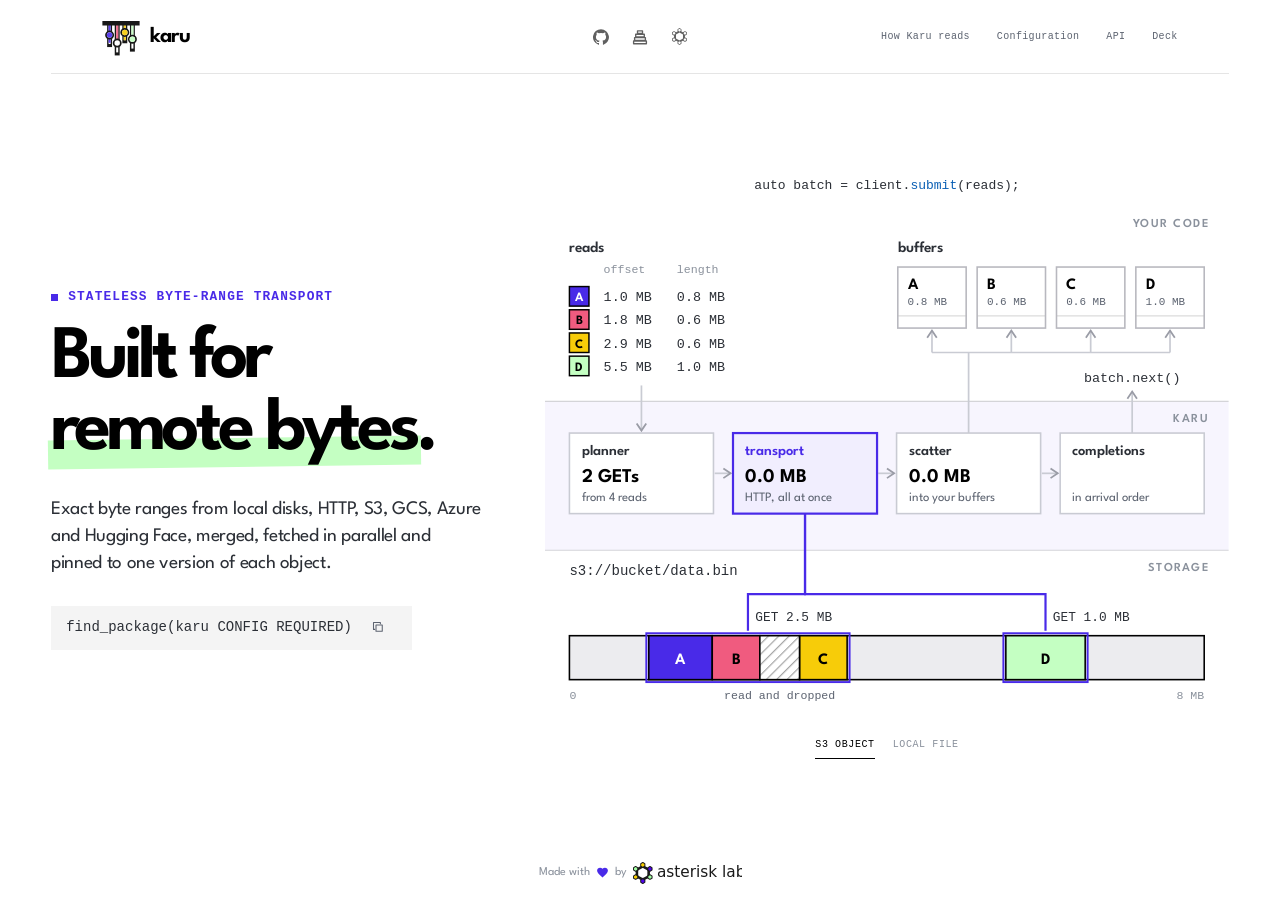
==== commit d8577ab9: "Add an API reference page" ====
--- a/docs/index.html
+++ b/docs/index.html
@@ -49,6 +49,8 @@
     <nav class="nav" aria-label="Sections">
       <a href="how-karu-reads.html">How Karu reads</a>
       <a href="configuration.html">Configuration</a>
+      <a href="api.html">API</a>
+      <a href="deck/index.html">Deck</a>
     </nav>
   </header>
 
